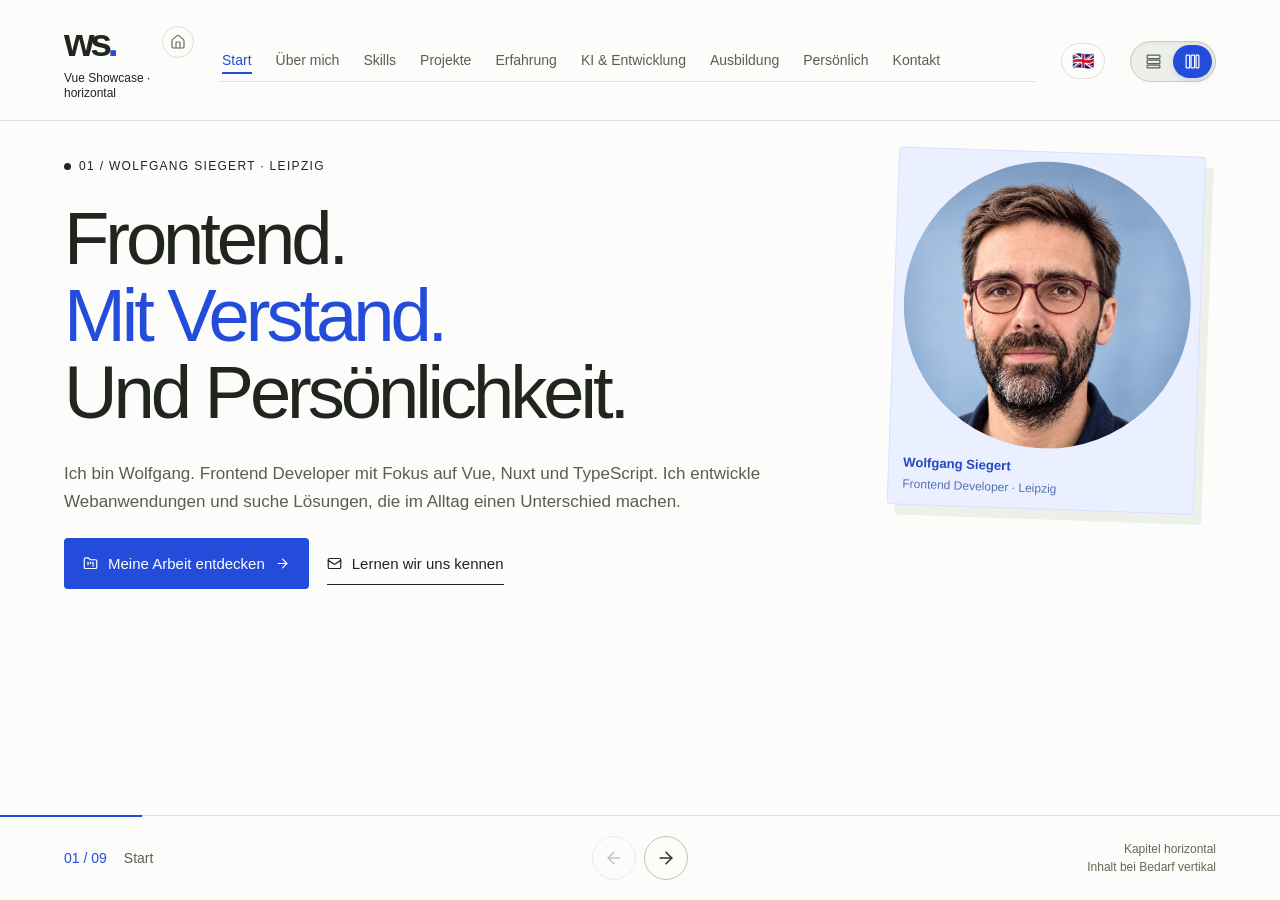
==== portfolio-vue/index.html @ 54dedadc "Publish portfolio homepage shortcut" ====
<!doctype html><html lang="de"><head><meta charset="UTF-8"><meta name="viewport" content="width=device-width, initial-scale=1"><meta name="description" content="Wolfgang Siegert aus Leipzig. Frontend Developer mit Fokus auf Vue, Nuxt und TypeScript. Projekte, Erfahrung und Persönlichkeit."><meta name="robots" content="noindex,nofollow"><meta name="theme-color" content="#fcfcfa"><link rel="icon" href="./favicon.svg"><title>Wolfgang Siegert – Frontend Developer | Vue</title>  <script type="module" crossorigin src="./assets/index-BY_H2tTL.js"></script>
  <link rel="stylesheet" crossorigin href="./assets/index-CWVGuNiT.css">
</head><body><div id="app"></div><noscript>Diese Vue-Version benötigt JavaScript. Bitte aktiviere JavaScript, um die Portfolio-Seite zu öffnen. Kontakt: <a href="mailto:WoSiegert@hotmail.com">WoSiegert@hotmail.com</a>.</noscript></body></html>
---- portfolio-vue/assets/index-CWVGuNiT.css ----
:root{color:#20251f;font-synthesis:none;--blue:#234cda;--line:#dce0d9;--gutter:clamp(24px,5vw,72px);--page-width:100vw;background:#fcfcfa;font-family:Arial,Helvetica,sans-serif}*{box-sizing:border-box}html,body,#app{width:100%;height:100%;margin:0;overflow:hidden}body{-webkit-font-smoothing:antialiased}a{color:inherit;text-decoration:none}button{font:inherit}a,button{touch-action:manipulation}a:focus-visible,button:focus-visible,[tabindex]:focus-visible{outline-offset:5px;outline:3px solid}button:disabled{opacity:.28;cursor:default}.site{grid-template-rows:auto minmax(0,1fr) auto;height:100svh;display:grid;overflow:hidden}.masthead{padding:23px var(--gutter) 20px;border-bottom:1px solid var(--line);z-index:2;background:#fcfcfa;grid-template-columns:130px 1fr auto;align-items:center;gap:25px;display:grid}.brand{letter-spacing:-.11em;font-size:2.45rem;font-weight:700;line-height:1}.brand span{color:var(--blue)}.brand small{letter-spacing:0;margin-top:9px;font-size:.75rem;font-weight:400;line-height:1.2;display:block}.chapter-nav{scrollbar-width:thin;scrollbar-color:#cbd4c4 transparent;white-space:nowrap;align-items:center;gap:24px;padding:8px 3px;display:flex;position:relative;overflow:auto hidden}.chapter-nav a{color:#586150;border-bottom:2px solid #0000;font-size:.875rem;line-height:1.7}.chapter-nav a[aria-current]{color:var(--blue);border-color:var(--blue)}.chapter-nav a:hover{color:var(--blue)}.contact-short{white-space:nowrap;border-bottom:1px solid;padding:7px 0;font-size:.875rem}.track{scroll-snap-type:x mandatory;scrollbar-width:none;overscroll-behavior-x:contain;touch-action:pan-x pinch-zoom;outline-offset:-4px;width:100%;min-height:0;display:flex;position:relative;overflow:auto hidden}.track::-webkit-scrollbar{display:none}.chapter{height:100%;width:var(--page-width);padding:clamp(20px,4vh,44px) var(--gutter);scroll-snap-align:start;scrollbar-width:thin;flex:none;position:relative;overflow:auto hidden}.ready .chapter{scroll-snap-align:none;overflow:visible}.flow{height:100%;width:calc(var(--page-width) - var(--gutter)*2);column-count:1;column-gap:calc(var(--gutter)*2);column-fill:auto;z-index:1;position:relative;overflow:visible}.flow>*{overflow-wrap:anywhere;max-width:100%}.eyebrow{letter-spacing:.11em;text-transform:uppercase;break-after:avoid-column;margin:0 0 25px;font-size:.75rem;line-height:1.5}.eyebrow span{background:currentColor;border-radius:50%;width:7px;height:7px;margin-right:8px;display:inline-block}h1,h2,h3,p{margin:0}h1,h2{letter-spacing:-.055em;break-after:avoid-column;-webkit-hyphens:auto;hyphens:auto;text-wrap:balance;font-weight:500;line-height:1.04}h1{margin-bottom:28px;font-size:clamp(2.5rem,5.8vw,5.5rem);max-width:1100px!important}h1>span{color:var(--blue)}h2{margin-bottom:32px;font-size:clamp(2.1rem,4.9vw,4.8rem);max-width:980px!important}h3{letter-spacing:-.025em;break-after:avoid-column;-webkit-hyphens:auto;hyphens:auto;font-size:1.4rem;font-weight:500;line-height:1.2}.paragraph,.entry p,.statement p{color:#56604f;orphans:2;widows:2;max-width:65ch;margin-bottom:22px;font-size:1.0625rem;line-height:1.65}.tags{break-inside:avoid-column;flex-wrap:wrap;gap:9px;margin:18px 0 25px;padding:0;list-style:none;display:flex}.tags li{border:1px solid #c5cec0;border-radius:4px;padding:9px 13px;font-size:.875rem;line-height:1.35}.entry{break-inside:avoid-column;border-top:1px solid #bac5b3;margin:0 0 22px;padding:20px 0 0}.entry .meta{color:#56614d;break-after:avoid-column;margin-bottom:10px;font-size:.8125rem;line-height:1.5;display:block}.entry h3,.entry p{margin-bottom:12px}.entry .tags{margin:12px 0 0}.actions{break-inside:avoid-column;flex-wrap:wrap;align-items:center;gap:20px;margin:22px 0 30px;display:flex}.primary,.secondary{border-radius:4px;align-items:center;gap:24px;padding:15px 19px;font-size:.9375rem;line-height:1.4;display:inline-flex}.primary{background:var(--blue);color:#fff}.primary:hover{background:#183ba9}.secondary{border-bottom:1px solid;border-radius:0;padding:10px 0}.statement{break-inside:avoid-column;border-top:1px solid #bcc9b3;margin-top:30px;padding-top:21px}.statement h3{margin-bottom:12px;font-size:clamp(1.5rem,2.7vw,2.5rem)}.statement p{font-size:.9375rem}.project{break-inside:avoid-column;border:1px solid #dce0d9;border-radius:4px;margin-bottom:22px}.project h3{padding:23px 27px;font-size:clamp(1.65rem,3vw,2.6rem);line-height:1.1}.project-info{padding:18px 26px 20px}.project-info .meta{color:#56604f;margin-bottom:7px;font-size:.8125rem;line-height:1.5;display:block}.project-info p{max-width:65ch;font-size:1rem;line-height:1.55}.project-info .tags{margin:12px 0 0}.project-info .tags li{border:0;padding:0;font-size:.8125rem}.project-info .tags li+li:before{content:" / ";margin-right:8px}.project.blue h3{color:#fff;background:#234cda}.project.ice h3{color:#233e60;background:#dfeaf4}.project.lime h3{color:#304311;background:#dbeea2}.project.ink h3{color:#eef4df;background:#29372f}.chapter.green{background:#edf0e8}.chapter.dark{color:#f0f4e9;background:#223a30}.chapter.dark p,.chapter.dark .meta{color:#d0ddcc}.chapter.dark .tags li,.chapter.dark .statement{border-color:#688373}.chapter.blue{color:#fff;background:#234cda}.chapter.blue p{color:#e2e9ff}.chapter.blue .statement{border-color:#8ca3f6}.email{letter-spacing:-.04em;overflow-wrap:anywhere;border-bottom:1px solid;max-width:100%;padding:0 0 8px;font-size:clamp(1.1rem,3.6vw,3rem);display:inline-block}.contact-actions{display:block}.contact-actions .secondary{margin-top:26px;display:table}.snap-stops{pointer-events:none;position:absolute;inset:0}.snap-stop{width:var(--page-width);scroll-snap-align:start;scroll-snap-stop:always;position:absolute;top:0;bottom:0}.reading-bar{padding:20px var(--gutter);border-top:1px solid var(--line);z-index:2;background:#fcfcfa;grid-template-columns:1fr auto 1fr;align-items:center;gap:24px;display:grid;position:relative}.reading-bar .location{align-items:center;gap:17px;min-width:0;font-size:.875rem;display:flex}.reading-bar .location span:first-child{font-variant-numeric:tabular-nums;color:var(--blue);white-space:nowrap}.reading-bar .location span:last-child{color:#586150;overflow-wrap:anywhere}.controls{gap:8px;display:flex}.controls button{color:#263422;cursor:pointer;background:0 0;border:1px solid #bbc7b2;border-radius:50%;place-items:center;width:44px;height:44px;font-size:1.3rem;display:grid}.controls button:hover:not(:disabled){color:#fff;background:#234cda;border-color:#234cda}.hint{color:#606b56;text-align:right;justify-self:end;font-size:.75rem;line-height:1.5}.progress{background:var(--blue);transform-origin:0;width:100%;height:2px;transition:transform .2s;position:absolute;top:-1px;left:0;transform:scaleX(.111)}.skip-link{z-index:10;color:#234cda;background:#fff;padding:15px;position:fixed;top:-100px;left:20px}.skip-link:focus{top:10px}.sr-only{clip:rect(0,0,0,0);white-space:nowrap;border:0;width:1px;height:1px;margin:-1px;padding:0;position:absolute;overflow:hidden}.font-probe{visibility:hidden;pointer-events:none;width:1rem;height:1rem;position:absolute}noscript{padding:15px}.no-js-note{padding:8px var(--gutter);color:#555;font-size:.8125rem}.no-js-note a{text-decoration:underline}@media (width>=1200px){.entry{margin-bottom:25px;padding-top:23px}.entry h3{font-size:1.65rem}.project h3{padding:23px 27px}.project-info{padding:20px 28px}}@media (width<=1000px){.masthead{grid-template-columns:80px 1fr auto;gap:20px}.chapter-nav{gap:20px}.brand small,.hint{display:none}.reading-bar{grid-template-columns:1fr auto}.controls{justify-self:end}.reading-bar .location{gap:13px}}@media (width<=650px){:root{--gutter:24px}.masthead{padding:17px var(--gutter) 8px;grid-template-columns:1fr auto;gap:10px}.brand{font-size:2rem}.chapter-nav{grid-area:2/1/auto/-1;gap:22px;padding-top:7px;padding-bottom:5px}.chapter-nav a{font-size:.8125rem}.contact-short{grid-area:1/2;font-size:.8125rem}.reading-bar{gap:12px;padding:12px 20px}.reading-bar .location{gap:10px;font-size:.8125rem}.controls button{width:42px;height:42px}.eyebrow{margin-bottom:19px}h1{margin-bottom:23px;font-size:clamp(2.1rem,9.5vw,3.9rem)}h2{margin-bottom:25px;font-size:clamp(1.95rem,8.8vw,3.6rem)}.paragraph,.entry p{font-size:1rem;line-height:1.6}.tags{gap:7px}.tags li{padding:7px 10px;font-size:.8125rem}.primary,.secondary{font-size:.875rem}.actions{gap:17px}.entry h3{font-size:1.25rem}.statement{margin-top:22px}.project h3{padding:18px 20px}.project-info{padding:15px 19px 18px}}@media (height<=580px){:root{--gutter:22px}.masthead{padding-top:12px;padding-bottom:8px}.reading-bar{padding-top:9px;padding-bottom:9px}h1{font-size:clamp(2rem,5vw,3.7rem)}h2{margin-bottom:20px;font-size:clamp(1.75rem,4vw,3rem)}.eyebrow{margin-bottom:13px}.entry{margin-bottom:16px;padding-top:15px}.project{display:block}.project h3{min-height:0;padding:13px 20px}.statement{margin-top:18px}.brand small{display:none}}@media (prefers-reduced-motion:reduce){*,:before,:after{scroll-behavior:auto!important;transition:none!important}}@media print{html,body,#app,.site{display:block;height:auto!important;overflow:visible!important}.masthead,.reading-bar,.snap-stops,.skip-link{display:none}.track{display:block;overflow:visible}.chapter,.ready .chapter{break-before:page;height:auto;padding:25px 0;overflow:visible;color:#000!important;background:#fff!important;width:auto!important}.chapter:first-child{break-before:auto}.flow{columns:auto;width:auto;height:auto}.chapter p,.chapter .meta{color:#333!important}h1,h2{font-size:28pt}.entry h3{font-size:15pt}.tags li{font-size:10pt}.paragraph,.entry p{font-size:11pt}.project{display:block}.project h3{min-height:0}.email{font-size:17pt}.actions a{color:#000}.flow>*{break-inside:auto}.entry,.project{break-inside:avoid}}.masthead{grid-template-columns:130px minmax(0,1fr) auto auto}.language-switch{border:1px solid var(--line);border-radius:999px;justify-content:center;align-items:center;min-width:42px;min-height:36px;padding:7px 10px;font-size:1.125rem;line-height:1;display:inline-flex}@media (width<=1000px){.masthead{grid-template-columns:110px minmax(0,1fr) auto auto}}@media (width<=650px){.masthead{grid-template-columns:1fr auto auto}.chapter-nav-shell{grid-area:2/1/auto/-1}.language-switch{grid-area:1/2}.view-switch{grid-area:1/3}}.brand-cluster{align-items:flex-start;gap:9px;display:flex}.site-home-link{border:1px solid var(--line);color:#66705f;border-radius:50%;flex:none;place-items:center;width:32px;height:32px;margin-top:3px;transition:background-color .16s,color .16s;display:grid}.site-home-link:hover{color:var(--blue);background:#edf0e8}.site-home-link svg{stroke-width:1.8px;width:16px;height:16px}.tags{break-inside:auto;display:block}.tags li{margin:0 8px 8px 0;display:inline-block}.actions{break-inside:auto;display:block}.actions a{margin:0 18px 12px 0}.contact-actions a{margin-right:0}.profile-portrait{z-index:2;transform-origin:100% 0;color:#2448be;background:#eaf0ff;border:1px solid #d8e1ff;border-radius:4px;width:clamp(190px,24vw,320px);margin:0;padding:9px;position:absolute;top:0;right:0;transform:rotate(2deg);box-shadow:8px 10px #edf0e8}.profile-portrait img{aspect-ratio:1;object-fit:cover;object-position:center top;border-radius:50%;width:100%;height:auto;display:block}.chapter-nav-shell{isolation:isolate;background:linear-gradient(90deg,var(--blue) 0,var(--blue) calc(var(--chapter-nav-progress,0) * 100%),var(--line) calc(var(--chapter-nav-progress,0) * 100%),var(--line) 100%) bottom/100% 1px no-repeat;min-width:0;position:relative}.chapter-nav-shell:before,.chapter-nav-shell:after{z-index:1;pointer-events:none;content:"";opacity:0;width:58px;transition:opacity .16s;position:absolute;top:0;bottom:0}.chapter-nav-shell:before{background:linear-gradient(90deg,#fcfcfaf5 12%,#fcfcfa00);left:0}.chapter-nav-shell:after{background:linear-gradient(270deg,#fcfcfaf5 12%,#fcfcfa00);right:0}.chapter-nav-shell--left:before,.chapter-nav-shell--right:after{opacity:1}.chapter-nav{scroll-behavior:smooth;scrollbar-width:none;width:100%}.chapter-nav::-webkit-scrollbar{display:none}.chapter-nav-scroll{z-index:2;-webkit-backdrop-filter:blur(8px);backdrop-filter:blur(8px);color:#66705f;cursor:pointer;opacity:.82;background:#fcfcfaa3;border:0;border-radius:0;place-items:center;width:36px;padding:0;font-size:1rem;line-height:1;transition:color .16s,background-color .16s,opacity .16s;display:grid;position:absolute;top:0;bottom:0}.chapter-nav-scroll[hidden]{display:none}.chapter-nav-scroll--left{left:0}.chapter-nav-scroll--right{right:0}.chapter-nav-scroll:hover{color:var(--blue);opacity:1;background:#fcfcfae0}.chapter-nav-scroll:focus-visible{outline-color:var(--blue);outline-offset:-3px;opacity:1}@media (width<=650px){.chapter-nav-shell{grid-area:2/1/auto/-1}.chapter-nav{grid-area:auto}.chapter-nav-shell:before,.chapter-nav-shell:after{width:58px}}.profile-portrait figcaption{flex-direction:column;gap:4px;padding:10px 5px 3px;font-size:.75rem;line-height:1.35;display:flex}.profile-portrait figcaption strong{font-size:.82rem;font-weight:600}.profile-portrait figcaption span{color:#586fae}.chapter:first-child h1,.chapter:first-child .paragraph,.chapter:first-child .actions{max-width:calc(100% - clamp(230px,29vw,380px))!important}@media (width<=650px){.profile-portrait{float:right;width:104px;box-shadow:none;background:0 0;border:0;border-radius:50%;margin:2px 0 12px 16px;padding:0;position:relative;top:auto;right:auto;transform:none}.profile-portrait figcaption{display:none}.chapter:first-child h1,.chapter:first-child .paragraph,.chapter:first-child .actions{max-width:100%!important}}@media (height<=580px) and (width>=651px){.profile-portrait{width:155px}.profile-portrait figcaption{display:none}.chapter:first-child h1,.chapter:first-child .paragraph,.chapter:first-child .actions{max-width:calc(100% - 180px)!important}}@media print{.profile-portrait{float:right;width:120px;box-shadow:none;margin:0 0 20px 25px;padding:5px;position:static;transform:none}.chapter:first-child h1,.chapter:first-child .paragraph,.chapter:first-child .actions{max-width:100%!important}}.project.atm h3{color:#263f32;background:#c9ddd1}.project-links{flex-wrap:wrap;gap:10px 18px;margin-top:14px;display:flex}.project-link{color:var(--blue);border-bottom:1px solid;align-items:center;gap:7px;padding:4px 0;font-size:.875rem;font-weight:600;display:inline-flex}.project-link:hover{color:#183ba9}.view-switch{isolation:isolate;background:#edf0e8;border:1px solid #c7cec2;border-radius:999px;grid-template-columns:repeat(2,minmax(0,1fr));width:86px;padding:3px;font-size:.75rem;display:grid;position:relative;box-shadow:inset 0 1px 3px #26342212}.view-switch:before{z-index:0;background:var(--blue);content:"";border-radius:999px;width:calc(50% - 3px);transition:transform .18s;position:absolute;inset:3px auto 3px 3px;box-shadow:0 2px 7px #234cda2e}.view-switch--horizontal:before{transform:translate(100%)}.view-switch a{z-index:1;color:#596253;white-space:nowrap;border-radius:999px;justify-content:center;align-items:center;min-width:0;padding:8px;transition:color .18s;display:flex;position:relative}.view-switch a[aria-current]{color:#fff}.view-switch a:hover:not([aria-current]){color:var(--blue)}.view-switch svg{fill:none;stroke:currentColor;stroke-width:1.7px;flex:none;width:17px;height:17px}.view-switch a:after{color:#fff;content:attr(data-label);letter-spacing:.01em;opacity:0;pointer-events:none;visibility:hidden;background:#263422;border-radius:5px;padding:6px 8px;font-size:.68rem;font-weight:500;line-height:1;transition:opacity .14s,transform .14s;position:absolute;top:calc(100% + 10px);left:50%;transform:translate(-50%,-3px);box-shadow:0 3px 10px #2634222e}.view-switch a:hover:after,.view-switch a:focus-visible:after{opacity:1;visibility:visible;transform:translate(-50%)}.view-switch a:focus-visible{outline-offset:2px}@media (width<=650px){.brand small{letter-spacing:0;max-width:90px;margin-top:6px;font-size:.6rem;display:block}.view-switch{grid-area:1/2;width:80px}.view-switch a{padding:7px}.view-switch svg{width:15px;height:15px}}.contact-actions .document-links{border-top:1px solid #ffffff59;gap:0;max-width:340px;margin-top:18px;display:grid}.contact-actions .document-links a{border-bottom:1px solid #ffffff59;justify-content:space-between;align-items:center;gap:24px;padding:10px 0;font-size:.8125rem;line-height:1.35;display:flex}.contact-actions .document-links a:hover strong{color:#fff}.contact-actions .document-links a>span:first-child{gap:2px;display:grid}.contact-actions .document-links small{color:#dbe4ff;font-size:.6875rem}.chapter-title{align-items:flex-start;gap:.22em;display:flex}.heading-icon{stroke-width:1.65px;flex:none;width:.58em;height:.58em;margin-top:.18em}.tag-icon-set{flex:none;align-items:center;gap:3px;display:inline-flex}.tag-logo,.tag-icon{flex:none;width:14px;height:14px;display:block}.tag-icon{stroke-width:1.9px}.tag-logo path:not([fill]){fill:currentColor}.entry-heading{align-items:center;gap:9px;display:flex}.entry-heading-icon{width:.9em;height:.9em;color:var(--blue);stroke-width:1.8px;flex:none}.link-icon,.button-icon{stroke-width:1.9px;flex:none;width:1em;height:1em}.tags li{align-items:center;gap:7px;display:inline-flex}.project-info .tags li+li:before{content:none}.project-link{gap:7px}.email{align-items:center;gap:10px;display:inline-flex}.actions .primary,.actions .secondary{gap:10px}.chapter-nav-scroll svg{stroke-width:2px;width:19px;height:19px}.controls svg{stroke-width:1.8px;width:20px;height:20px}.contact-actions .document-links .link-icon{width:17px;height:17px}.chapter-sticky-heading strong{align-items:center;gap:8px;display:flex}.chapter-sticky-heading strong .heading-icon{width:1em;height:1em;margin-top:0}.project-info .tags .tag-icon{width:16px;height:16px;color:var(--blue);stroke-width:1.8px}.project{overflow:hidden}.project h3{justify-content:space-between;align-items:center;gap:16px;display:flex}.project.violet h3{color:#fff;background:#6d5bd0}.project-preview{object-fit:cover;object-position:top;width:100%;height:clamp(110px,18vh,160px);display:block}.project-status{letter-spacing:.08em;text-transform:uppercase;border:1px solid;border-radius:999px;flex:none;padding:5px 8px;font-size:.62rem;font-weight:700;line-height:1}.project--with-preview{grid-template-columns:minmax(0,1fr) clamp(220px,26vw,360px);grid-template-areas:"title preview""info preview";display:grid}.project--with-preview>h3{grid-area:title}.project--with-preview>.project-info{grid-area:info}.project--with-preview>.project-preview{aspect-ratio:16/9;border:1px solid var(--line);object-fit:cover;object-position:top;border-radius:3px;grid-area:preview;align-self:start;width:calc(100% - 22px);height:auto;margin:22px 22px 0 0}@media (width<=650px){.project--with-preview{grid-template-columns:1fr;grid-template-areas:"title""preview""info"}.project--with-preview>.project-preview{width:calc(100% - 40px);max-width:320px;margin:16px 20px 0}}@media print{.project--with-preview{display:block}.project--with-preview>.project-preview{border:0;border-radius:0;width:100%;max-width:none;margin:0}}.chapter-sticky-heading{display:none}@media screen{.track{touch-action:pan-x pan-y pinch-zoom}.chapter,.ready .chapter{flex:0 0 var(--page-width);height:100%;width:var(--page-width);overscroll-behavior-y:contain;scroll-snap-align:start;scroll-snap-stop:always;scrollbar-gutter:stable;touch-action:pan-x pan-y pinch-zoom;-webkit-overflow-scrolling:touch;overflow:hidden auto}.flow{columns:auto;column-gap:normal;width:100%;height:auto;min-height:100%;overflow:visible}.snap-stops{display:none}.chapter-sticky-heading{z-index:5;height:0;margin:0 calc(-1 * var(--gutter));pointer-events:none;display:block;position:sticky;top:calc(-1*clamp(20px,4vh,44px))}.chapter-sticky-heading__inner{padding:9px var(--gutter) 10px;opacity:0;background:#fcfcfa;border-bottom:1px solid #0000;gap:4px;transition:transform .2s,opacity .16s,box-shadow .2s;display:grid;transform:translateY(-100%);box-shadow:0 8px 18px #20251f00}.chapter-sticky-heading__meta{letter-spacing:.1em;text-transform:uppercase;align-items:center;gap:7px;font-size:.625rem;font-weight:400;line-height:1.35;display:flex}.chapter-sticky-heading__meta i{background:currentColor;border-radius:50%;flex:none;width:6px;height:6px}.chapter-sticky-heading strong{letter-spacing:-.025em;font-size:clamp(1rem,2vw,1.3rem);font-weight:600;line-height:1.15}.chapter.green .chapter-sticky-heading__inner{background:#edf0e8}.chapter.dark .chapter-sticky-heading__inner{background:#223a30}.chapter.blue .chapter-sticky-heading__inner{background:#234cda}.chapter--scrolled .chapter-sticky-heading__inner{opacity:1;border-color:#20251f33;transform:translateY(0);box-shadow:0 8px 18px #20251f20}.chapter.dark.chapter--scrolled .chapter-sticky-heading__inner,.chapter.blue.chapter--scrolled .chapter-sticky-heading__inner{border-color:#fff4d}}
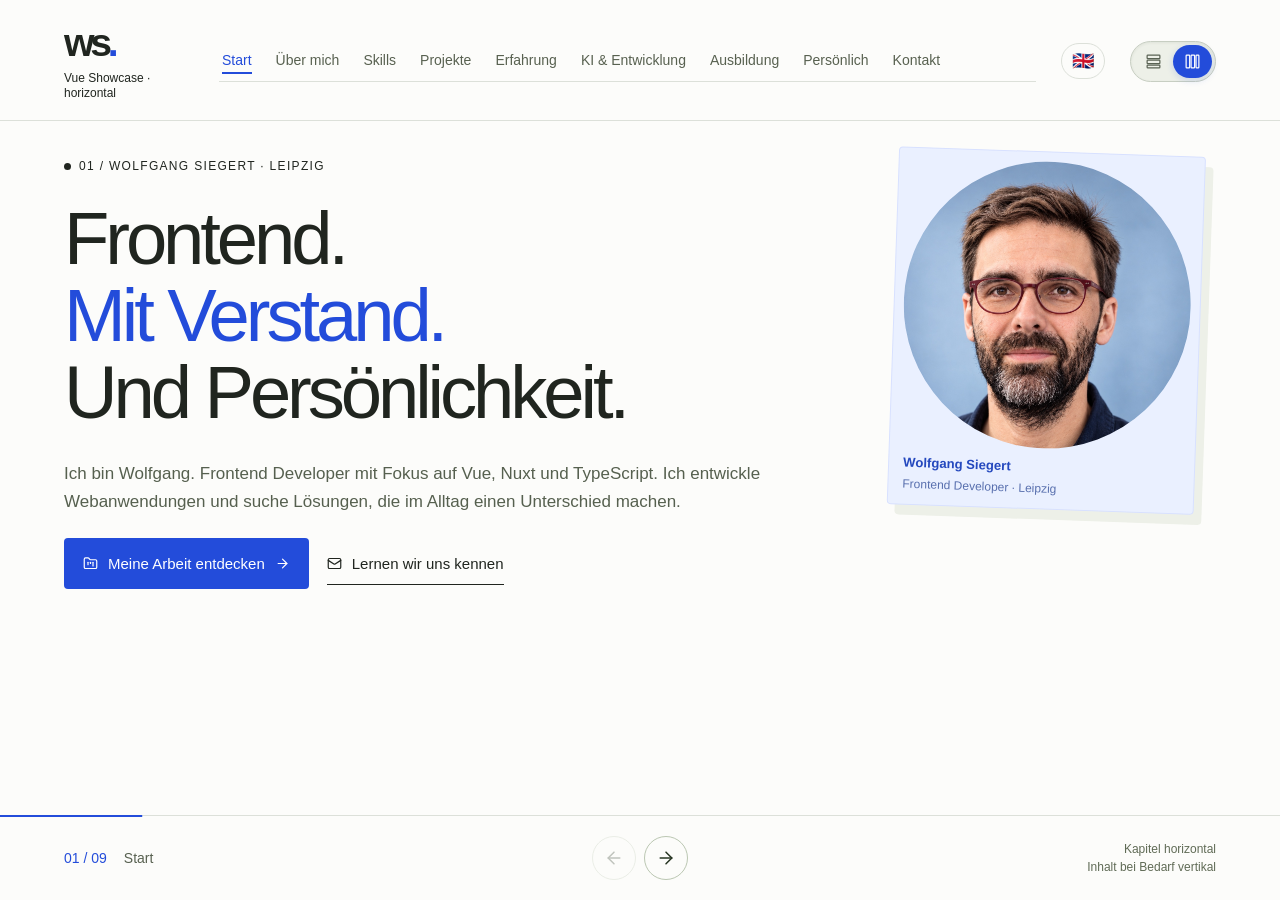
==== commit f261a70a: "Publish refined Vue portfolio layout" ====
--- a/portfolio-vue/index.html
+++ b/portfolio-vue/index.html
@@ -1,3 +1,3 @@
-<!doctype html><html lang="de"><head><meta charset="UTF-8"><meta name="viewport" content="width=device-width, initial-scale=1"><meta name="description" content="Wolfgang Siegert aus Leipzig. Frontend Developer mit Fokus auf Vue, Nuxt und TypeScript. Projekte, Erfahrung und Persönlichkeit."><meta name="robots" content="noindex,nofollow"><meta name="theme-color" content="#fcfcfa"><link rel="icon" href="./favicon.svg"><title>Wolfgang Siegert – Frontend Developer | Vue</title>  <script type="module" crossorigin src="./assets/index-BY_H2tTL.js"></script>
-  <link rel="stylesheet" crossorigin href="./assets/index-CWVGuNiT.css">
+<!doctype html><html lang="de"><head><meta charset="UTF-8"><meta name="viewport" content="width=device-width, initial-scale=1"><meta name="description" content="Wolfgang Siegert aus Leipzig. Frontend Developer mit Fokus auf Vue, Nuxt und TypeScript. Projekte, Erfahrung und Persönlichkeit."><meta name="robots" content="noindex,nofollow"><meta name="theme-color" content="#fcfcfa"><link rel="icon" href="./favicon.svg"><title>Wolfgang Siegert – Frontend Developer | Vue</title>  <script type="module" crossorigin src="./assets/index-DYwt5H4U.js"></script>
+  <link rel="stylesheet" crossorigin href="./assets/index-D4qQDg50.css">
 </head><body><div id="app"></div><noscript>Diese Vue-Version benötigt JavaScript. Bitte aktiviere JavaScript, um die Portfolio-Seite zu öffnen. Kontakt: <a href="mailto:WoSiegert@hotmail.com">WoSiegert@hotmail.com</a>.</noscript></body></html>
--- a/portfolio-vue/assets/index-D4qQDg50.css
+++ b/portfolio-vue/assets/index-D4qQDg50.css
@@ -0,0 +1 @@
+:root{color:#20251f;font-synthesis:none;--blue:#234cda;--line:#dce0d9;--gutter:clamp(24px,5vw,72px);--page-width:100vw;background:#fcfcfa;font-family:Arial,Helvetica,sans-serif}*{box-sizing:border-box}html,body,#app{width:100%;height:100%;margin:0;overflow:hidden}body{-webkit-font-smoothing:antialiased}a{color:inherit;text-decoration:none}button{font:inherit}a,button{touch-action:manipulation}a:focus-visible,button:focus-visible,[tabindex]:focus-visible{outline-offset:5px;outline:3px solid}button:disabled{opacity:.28;cursor:default}.site{grid-template-rows:auto minmax(0,1fr) auto;height:100svh;display:grid;overflow:hidden}.masthead{padding:23px var(--gutter) 20px;border-bottom:1px solid var(--line);z-index:2;background:#fcfcfa;grid-template-columns:130px 1fr auto;align-items:center;gap:25px;display:grid}.brand{letter-spacing:-.11em;font-size:2.45rem;font-weight:700;line-height:1}.brand span{color:var(--blue)}.brand small{letter-spacing:0;margin-top:9px;font-size:.75rem;font-weight:400;line-height:1.2;display:block}.chapter-nav{scrollbar-width:thin;scrollbar-color:#cbd4c4 transparent;white-space:nowrap;align-items:center;gap:24px;padding:8px 3px;display:flex;position:relative;overflow:auto hidden}.chapter-nav a{color:#586150;border-bottom:2px solid #0000;font-size:.875rem;line-height:1.7}.chapter-nav a[aria-current]{color:var(--blue);border-color:var(--blue)}.chapter-nav a:hover{color:var(--blue)}.contact-short{white-space:nowrap;border-bottom:1px solid;padding:7px 0;font-size:.875rem}.track{scroll-snap-type:x mandatory;scrollbar-width:none;overscroll-behavior-x:contain;touch-action:pan-x pinch-zoom;outline-offset:-4px;width:100%;min-height:0;display:flex;position:relative;overflow:auto hidden}.track::-webkit-scrollbar{display:none}.chapter{height:100%;width:var(--page-width);padding:clamp(20px,4vh,44px) var(--gutter);scroll-snap-align:start;scrollbar-width:thin;flex:none;position:relative;overflow:auto hidden}.ready .chapter{scroll-snap-align:none;overflow:visible}.flow{height:100%;width:calc(var(--page-width) - var(--gutter)*2);column-count:1;column-gap:calc(var(--gutter)*2);column-fill:auto;z-index:1;position:relative;overflow:visible}.flow>*{overflow-wrap:anywhere;max-width:100%}.eyebrow{letter-spacing:.11em;text-transform:uppercase;break-after:avoid-column;margin:0 0 25px;font-size:.75rem;line-height:1.5}.eyebrow span{background:currentColor;border-radius:50%;width:7px;height:7px;margin-right:8px;display:inline-block}h1,h2,h3,p{margin:0}h1,h2{letter-spacing:-.055em;break-after:avoid-column;-webkit-hyphens:auto;hyphens:auto;text-wrap:balance;font-weight:500;line-height:1.04}h1{margin-bottom:28px;font-size:clamp(2.5rem,5.8vw,5.5rem);max-width:1100px!important}h1>span{color:var(--blue)}h2{margin-bottom:32px;font-size:clamp(2.1rem,4.9vw,4.8rem);max-width:980px!important}h3{letter-spacing:-.025em;break-after:avoid-column;-webkit-hyphens:auto;hyphens:auto;font-size:1.4rem;font-weight:500;line-height:1.2}.paragraph,.entry p,.statement p{color:#56604f;orphans:2;widows:2;max-width:65ch;margin-bottom:22px;font-size:1.0625rem;line-height:1.65}.tags{break-inside:avoid-column;flex-wrap:wrap;gap:9px;margin:18px 0 25px;padding:0;list-style:none;display:flex}.tags li{border:1px solid #c5cec0;border-radius:4px;padding:9px 13px;font-size:.875rem;line-height:1.35}.entry{break-inside:avoid-column;border-top:1px solid #bac5b3;margin:0 0 22px;padding:20px 0 0}.entry .meta{color:#56614d;break-after:avoid-column;margin-bottom:10px;font-size:.8125rem;line-height:1.5;display:block}.entry h3,.entry p{margin-bottom:12px}.entry .tags{margin:12px 0 0}.actions{break-inside:avoid-column;flex-wrap:wrap;align-items:center;gap:20px;margin:22px 0 30px;display:flex}.primary,.secondary{border-radius:4px;align-items:center;gap:24px;padding:15px 19px;font-size:.9375rem;line-height:1.4;display:inline-flex}.primary{background:var(--blue);color:#fff}.primary:hover{background:#183ba9}.secondary{border-bottom:1px solid;border-radius:0;padding:10px 0}.statement{break-inside:avoid-column;border-top:1px solid #bcc9b3;margin-top:30px;padding-top:21px}.statement h3{margin-bottom:12px;font-size:clamp(1.5rem,2.7vw,2.5rem)}.statement p{font-size:.9375rem}.project{break-inside:avoid-column;border:1px solid #dce0d9;border-radius:4px;margin-bottom:22px}.project h3{padding:23px 27px;font-size:clamp(1.65rem,3vw,2.6rem);line-height:1.1}.project-info{padding:18px 26px 20px}.project-info .meta{color:#56604f;margin-bottom:7px;font-size:.8125rem;line-height:1.5;display:block}.project-info p{max-width:65ch;font-size:1rem;line-height:1.55}.project-info .tags{margin:12px 0 0}.project-info .tags li{border:0;padding:0;font-size:.8125rem}.project-info .tags li+li:before{content:" / ";margin-right:8px}.project.blue h3{color:#fff;background:#234cda}.project.ice h3{color:#233e60;background:#dfeaf4}.project.lime h3{color:#304311;background:#dbeea2}.project.ink h3{color:#eef4df;background:#29372f}.chapter.green{background:#edf0e8}.chapter.dark{color:#f0f4e9;background:#223a30}.chapter.dark p,.chapter.dark .meta{color:#d0ddcc}.chapter.dark .tags li,.chapter.dark .statement{border-color:#688373}.chapter.blue{color:#fff;background:#234cda}.chapter.blue p{color:#e2e9ff}.chapter.blue .statement{border-color:#8ca3f6}.email{letter-spacing:-.04em;overflow-wrap:anywhere;border-bottom:1px solid;max-width:100%;padding:0 0 8px;font-size:clamp(1.1rem,3.6vw,3rem);display:inline-block}.contact-actions{display:block}.contact-actions .secondary{margin-top:26px;display:table}.snap-stops{pointer-events:none;position:absolute;inset:0}.snap-stop{width:var(--page-width);scroll-snap-align:start;scroll-snap-stop:always;position:absolute;top:0;bottom:0}.reading-bar{padding:20px var(--gutter);border-top:1px solid var(--line);z-index:2;background:#fcfcfa;grid-template-columns:1fr auto 1fr;align-items:center;gap:24px;display:grid;position:relative}.reading-bar .location{align-items:center;gap:17px;min-width:0;font-size:.875rem;display:flex}.reading-bar .location span:first-child{font-variant-numeric:tabular-nums;color:var(--blue);white-space:nowrap}.reading-bar .location span:last-child{color:#586150;overflow-wrap:anywhere}.controls{gap:8px;display:flex}.controls button{color:#263422;cursor:pointer;background:0 0;border:1px solid #bbc7b2;border-radius:50%;place-items:center;width:44px;height:44px;font-size:1.3rem;display:grid}.controls button:hover:not(:disabled){color:#fff;background:#234cda;border-color:#234cda}.hint{color:#606b56;text-align:right;justify-self:end;font-size:.75rem;line-height:1.5}.progress{background:var(--blue);transform-origin:0;width:100%;height:2px;transition:transform .2s;position:absolute;top:-1px;left:0;transform:scaleX(.111)}.skip-link{z-index:10;color:#234cda;background:#fff;padding:15px;position:fixed;top:-100px;left:20px}.skip-link:focus{top:10px}.sr-only{clip:rect(0,0,0,0);white-space:nowrap;border:0;width:1px;height:1px;margin:-1px;padding:0;position:absolute;overflow:hidden}.font-probe{visibility:hidden;pointer-events:none;width:1rem;height:1rem;position:absolute}noscript{padding:15px}.no-js-note{padding:8px var(--gutter);color:#555;font-size:.8125rem}.no-js-note a{text-decoration:underline}@media (width>=1200px){.entry{margin-bottom:25px;padding-top:23px}.entry h3{font-size:1.65rem}.project h3{padding:23px 27px}.project-info{padding:20px 28px}}@media (width<=1000px){.masthead{grid-template-columns:80px 1fr auto;gap:20px}.chapter-nav{gap:20px}.brand small,.brand-caption,.hint{display:none}.reading-bar{grid-template-columns:1fr auto}.controls{justify-self:end}.reading-bar .location{gap:13px}}@media (width<=650px){:root{--gutter:24px}.masthead{padding:17px var(--gutter) 8px;grid-template-columns:1fr auto;gap:10px}.brand{font-size:2rem}.chapter-nav{grid-area:2/1/auto/-1;gap:22px;padding-top:7px;padding-bottom:5px}.chapter-nav a{font-size:.8125rem}.contact-short{grid-area:1/2;font-size:.8125rem}.reading-bar{gap:12px;padding:12px 20px}.reading-bar .location{gap:10px;font-size:.8125rem}.controls button{width:42px;height:42px}.eyebrow{margin-bottom:19px}h1{margin-bottom:23px;font-size:clamp(2.1rem,9.5vw,3.9rem)}h2{margin-bottom:25px;font-size:clamp(1.95rem,8.8vw,3.6rem)}.paragraph,.entry p{font-size:1rem;line-height:1.6}.tags{gap:7px}.tags li{padding:7px 10px;font-size:.8125rem}.primary,.secondary{font-size:.875rem}.actions{gap:17px}.entry h3{font-size:1.25rem}.statement{margin-top:22px}.project h3{padding:18px 20px}.project-info{padding:15px 19px 18px}}@media (height<=580px){:root{--gutter:22px}.masthead{padding-top:12px;padding-bottom:8px}.reading-bar{padding-top:9px;padding-bottom:9px}h1{font-size:clamp(2rem,5vw,3.7rem)}h2{margin-bottom:20px;font-size:clamp(1.75rem,4vw,3rem)}.eyebrow{margin-bottom:13px}.entry{margin-bottom:16px;padding-top:15px}.project{display:block}.project h3{min-height:0;padding:13px 20px}.statement{margin-top:18px}.brand small,.brand-caption{display:none}}@media (prefers-reduced-motion:reduce){*,:before,:after{scroll-behavior:auto!important;transition:none!important}}@media print{html,body,#app,.site{display:block;height:auto!important;overflow:visible!important}.masthead,.reading-bar,.snap-stops,.skip-link{display:none}.track{display:block;overflow:visible}.chapter,.ready .chapter{break-before:page;height:auto;padding:25px 0;overflow:visible;color:#000!important;background:#fff!important;width:auto!important}.chapter:first-child{break-before:auto}.flow{columns:auto;width:auto;height:auto}.chapter p,.chapter .meta{color:#333!important}h1,h2{font-size:28pt}.entry h3{font-size:15pt}.tags li{font-size:10pt}.paragraph,.entry p{font-size:11pt}.project{display:block}.project h3{min-height:0}.email{font-size:17pt}.actions a{color:#000}.flow>*{break-inside:auto}.entry,.project{break-inside:avoid}}.masthead{grid-template-columns:130px minmax(0,1fr) auto auto}.language-switch{border:1px solid var(--line);border-radius:999px;justify-content:center;align-items:center;min-width:42px;min-height:36px;padding:7px 10px;font-size:1.125rem;line-height:1;display:inline-flex}@media (width<=1000px){.masthead{grid-template-columns:110px minmax(0,1fr) auto auto}}@media (width<=650px){.masthead{grid-template-columns:1fr auto auto}.chapter-nav-shell{grid-area:2/1/auto/-1}.language-switch{grid-area:1/2}.view-switch{grid-area:1/3}}.brand-cluster{justify-items:start;display:inline-grid}.brand-mark-cluster{display:inline-block;position:relative}.brand-caption{letter-spacing:0;margin-top:9px;font-size:.75rem;font-weight:400;line-height:1.2;display:block}.site-home-link{color:#66705f;opacity:0;pointer-events:none;background:#fcfcfab8;border:0;border-radius:50%;place-items:center;width:26px;height:26px;transition:color .16s .3s,background .16s .3s,opacity .2s .3s,transform .2s .3s;display:grid;position:absolute;top:50%;left:100%;transform:translateY(-50%)scale(.82)}.brand-mark-cluster:hover .site-home-link,.brand-mark-cluster:focus-within .site-home-link{opacity:1;pointer-events:auto;transition-delay:0s;transform:translateY(-50%)scale(1)}.site-home-link:hover{color:var(--blue);background:#fcfcfa}.site-home-link svg{stroke-width:1.8px;width:16px;height:16px}@media (hover:none){.site-home-link{opacity:1;pointer-events:auto;transition-delay:0s;transform:translateY(-50%)scale(1)}}.tags{break-inside:auto;display:block}.tags li{margin:0 8px 8px 0;display:inline-block}.actions{break-inside:auto;display:block}.actions a{margin:0 18px 12px 0}.contact-actions a{margin-right:0}.profile-portrait{z-index:2;transform-origin:100% 0;color:#2448be;background:#eaf0ff;border:1px solid #d8e1ff;border-radius:4px;width:clamp(190px,24vw,320px);margin:0;padding:9px;position:absolute;top:0;right:0;transform:rotate(2deg);box-shadow:8px 10px #edf0e8}.profile-portrait img{aspect-ratio:1;object-fit:cover;object-position:center top;border-radius:50%;width:100%;height:auto;display:block}.chapter-nav-shell{isolation:isolate;background:linear-gradient(90deg,var(--blue) 0,var(--blue) calc(var(--chapter-nav-progress,0) * 100%),var(--line) calc(var(--chapter-nav-progress,0) * 100%),var(--line) 100%) bottom/100% 1px no-repeat;min-width:0;position:relative}.chapter-nav-shell:before,.chapter-nav-shell:after{z-index:1;pointer-events:none;content:"";opacity:0;width:58px;transition:opacity .16s;position:absolute;top:0;bottom:0}.chapter-nav-shell:before{background:linear-gradient(90deg,#fcfcfaf5 12%,#fcfcfa00);left:0}.chapter-nav-shell:after{background:linear-gradient(270deg,#fcfcfaf5 12%,#fcfcfa00);right:0}.chapter-nav-shell--left:before,.chapter-nav-shell--right:after{opacity:1}.chapter-nav{scroll-behavior:smooth;scrollbar-width:none;width:100%}.chapter-nav::-webkit-scrollbar{display:none}.chapter-nav-scroll{z-index:2;-webkit-backdrop-filter:blur(8px);backdrop-filter:blur(8px);color:#66705f;cursor:pointer;opacity:.82;background:#fcfcfaa3;border:0;border-radius:0;place-items:center;width:36px;padding:0;font-size:1rem;line-height:1;transition:color .16s,background-color .16s,opacity .16s;display:grid;position:absolute;top:0;bottom:0}.chapter-nav-scroll[hidden]{display:none}.chapter-nav-scroll--left{left:0}.chapter-nav-scroll--right{right:0}.chapter-nav-scroll:hover{color:var(--blue);opacity:1;background:#fcfcfae0}.chapter-nav-scroll:focus-visible{outline-color:var(--blue);outline-offset:-3px;opacity:1}@media (width<=650px){.chapter-nav-shell{grid-area:2/1/auto/-1}.chapter-nav{grid-area:auto}.chapter-nav-shell:before,.chapter-nav-shell:after{width:58px}}.profile-portrait figcaption{flex-direction:column;gap:4px;padding:10px 5px 3px;font-size:.75rem;line-height:1.35;display:flex}.profile-portrait figcaption strong{font-size:.82rem;font-weight:600}.profile-portrait figcaption span{color:#586fae}.chapter:first-child h1,.chapter:first-child .paragraph,.chapter:first-child .actions{max-width:calc(100% - clamp(230px,29vw,380px))!important}@media (width<=650px){.profile-portrait{float:right;width:104px;box-shadow:none;background:0 0;border:0;border-radius:50%;margin:2px 0 12px 16px;padding:0;position:relative;top:auto;right:auto;transform:none}.profile-portrait figcaption{display:none}.chapter:first-child h1,.chapter:first-child .paragraph,.chapter:first-child .actions{max-width:100%!important}}@media (height<=580px) and (width>=651px){.profile-portrait{width:155px}.profile-portrait figcaption{display:none}.chapter:first-child h1,.chapter:first-child .paragraph,.chapter:first-child .actions{max-width:calc(100% - 180px)!important}}@media print{.profile-portrait{float:right;width:120px;box-shadow:none;margin:0 0 20px 25px;padding:5px;position:static;transform:none}.chapter:first-child h1,.chapter:first-child .paragraph,.chapter:first-child .actions{max-width:100%!important}}.project.atm h3{color:#263f32;background:#c9ddd1}.project-links{flex-wrap:wrap;gap:10px 18px;margin-top:14px;display:flex}.project-link{color:var(--blue);border-bottom:1px solid;align-items:center;gap:7px;padding:4px 0;font-size:.875rem;font-weight:600;display:inline-flex}.project-link:hover{color:#183ba9}.view-switch{isolation:isolate;background:#edf0e8;border:1px solid #c7cec2;border-radius:999px;grid-template-columns:repeat(2,minmax(0,1fr));width:86px;padding:3px;font-size:.75rem;display:grid;position:relative;box-shadow:inset 0 1px 3px #26342212}.view-switch:before{z-index:0;background:var(--blue);content:"";border-radius:999px;width:calc(50% - 3px);transition:transform .18s;position:absolute;inset:3px auto 3px 3px;box-shadow:0 2px 7px #234cda2e}.view-switch--horizontal:before{transform:translate(100%)}.view-switch a{z-index:1;color:#596253;white-space:nowrap;border-radius:999px;justify-content:center;align-items:center;min-width:0;padding:8px;transition:color .18s;display:flex;position:relative}.view-switch a[aria-current]{color:#fff}.view-switch a:hover:not([aria-current]){color:var(--blue)}.view-switch svg{fill:none;stroke:currentColor;stroke-width:1.7px;flex:none;width:17px;height:17px}.view-switch a:after{color:#fff;content:attr(data-label);letter-spacing:.01em;opacity:0;pointer-events:none;visibility:hidden;background:#263422;border-radius:5px;padding:6px 8px;font-size:.68rem;font-weight:500;line-height:1;transition:opacity .14s,transform .14s;position:absolute;top:calc(100% + 10px);left:50%;transform:translate(-50%,-3px);box-shadow:0 3px 10px #2634222e}.view-switch a:hover:after,.view-switch a:focus-visible:after{opacity:1;visibility:visible;transform:translate(-50%)}.view-switch a:focus-visible{outline-offset:2px}@media (width<=650px){.brand small,.brand-caption{letter-spacing:0;max-width:90px;margin-top:6px;font-size:.6rem;display:block}.view-switch{grid-area:1/2;width:80px}.view-switch a{padding:7px}.view-switch svg{width:15px;height:15px}}.contact-actions .document-links{border-top:1px solid #ffffff59;gap:0;max-width:340px;margin-top:18px;display:grid}.contact-actions .document-links a{border-bottom:1px solid #ffffff59;justify-content:space-between;align-items:center;gap:24px;padding:10px 0;font-size:.8125rem;line-height:1.35;display:flex}.contact-actions .document-links a:hover strong{color:#fff}.contact-actions .document-links a>span:first-child{gap:2px;display:grid}.contact-actions .document-links small{color:#dbe4ff;font-size:.6875rem}.chapter-title{align-items:flex-start;gap:.22em;display:flex}.heading-icon{stroke-width:1.65px;flex:none;width:.58em;height:.58em;margin-top:.18em}.tag-icon-set{flex:none;align-items:center;gap:3px;display:inline-flex}.tag-logo,.tag-icon{flex:none;width:14px;height:14px;display:block}.tag-icon{stroke-width:1.9px}.tag-logo path:not([fill]){fill:currentColor}.entry-heading{align-items:center;gap:9px;display:flex}.entry-heading-icon{width:.9em;height:.9em;color:var(--blue);stroke-width:1.8px;flex:none}.link-icon,.button-icon{stroke-width:1.9px;flex:none;width:1em;height:1em}.tags li{align-items:center;gap:7px;display:inline-flex}.project-info .tags li+li:before{content:none}.project-link{gap:7px}.email{align-items:center;gap:10px;display:inline-flex}.actions .primary,.actions .secondary{gap:10px}.chapter-nav-scroll svg{stroke-width:2px;width:19px;height:19px}.controls svg{stroke-width:1.8px;width:20px;height:20px}.contact-actions .document-links .link-icon{width:17px;height:17px}.chapter-sticky-heading strong{align-items:center;gap:8px;display:flex}.chapter-sticky-heading strong .heading-icon{width:1em;height:1em;margin-top:0}.project-info .tags .tag-icon{width:16px;height:16px;color:var(--blue);stroke-width:1.8px}.project{overflow:hidden}.project h3{justify-content:space-between;align-items:center;gap:16px;display:flex}.project.violet h3{color:#fff;background:#6d5bd0}.project-preview{object-fit:cover;object-position:top;width:100%;height:clamp(110px,18vh,160px);display:block}.project-status{letter-spacing:.08em;text-transform:uppercase;border:1px solid;border-radius:999px;flex:none;padding:5px 8px;font-size:.62rem;font-weight:700;line-height:1}.project--with-preview{grid-template-columns:minmax(0,1fr) clamp(220px,26vw,360px);grid-template-areas:"title title""info preview";display:grid;overflow:visible}.project--with-preview>h3{grid-area:title}.project--with-preview>.project-info{grid-area:info}.project-preview-shell{border-left:1px solid var(--line);background:#edf0e8;border-radius:0 0 3px;grid-area:preview;min-width:0;min-height:100%;margin:0;position:relative;overflow:hidden}.project-preview-shell>.project-preview{object-fit:cover;object-position:top;width:100%;height:100%;min-height:100%}.project-preview-popover{z-index:10;aspect-ratio:16/9;border:1px solid var(--line);object-fit:contain;opacity:0;pointer-events:none;background:#fff;border-radius:4px;width:clamp(320px,42vw,560px);height:auto;transition:opacity .16s,transform .16s;position:absolute;top:50%;right:12px;transform:translateY(-50%)scale(.96);box-shadow:0 14px 36px #20251f33}.project-preview-shell:hover{overflow:visible}.project-preview-shell:hover .project-preview-popover{opacity:1;transform:translateY(-50%)scale(1)}@media (width<=650px){.project--with-preview{grid-template-columns:1fr;grid-template-areas:"title""preview""info";overflow:hidden}.project-preview-shell{aspect-ratio:16/9;border:1px solid var(--line);border-radius:3px;width:calc(100% - 40px);max-width:320px;min-height:0;margin:16px 20px 0}.project-preview-popover{display:none}}@media print{.project--with-preview{display:block;overflow:hidden}.project-preview-shell{aspect-ratio:16/9;border:0;border-radius:0;width:100%;max-width:none;margin:0}.project-preview-popover{display:none}}.chapter-sticky-heading{display:none}@media screen{.track{touch-action:pan-x pan-y pinch-zoom}.chapter,.ready .chapter{flex:0 0 var(--page-width);height:100%;width:var(--page-width);overscroll-behavior-y:contain;scroll-snap-align:start;scroll-snap-stop:always;scrollbar-gutter:stable;touch-action:pan-x pan-y pinch-zoom;-webkit-overflow-scrolling:touch;overflow:hidden auto}.flow{columns:auto;column-gap:normal;width:100%;height:auto;min-height:100%;overflow:visible}.snap-stops{display:none}.chapter-sticky-heading{z-index:5;height:0;margin:0 calc(-1 * var(--gutter));pointer-events:none;display:block;position:sticky;top:calc(-1*clamp(20px,4vh,44px))}.chapter-sticky-heading__inner{padding:9px var(--gutter) 10px;opacity:0;background:#fcfcfa;border-bottom:1px solid #0000;gap:4px;transition:transform .2s,opacity .16s,box-shadow .2s;display:grid;transform:translateY(-100%);box-shadow:0 8px 18px #20251f00}.chapter-sticky-heading__meta{letter-spacing:.1em;text-transform:uppercase;align-items:center;gap:7px;font-size:.625rem;font-weight:400;line-height:1.35;display:flex}.chapter-sticky-heading__meta i{background:currentColor;border-radius:50%;flex:none;width:6px;height:6px}.chapter-sticky-heading strong{letter-spacing:-.025em;font-size:clamp(1rem,2vw,1.3rem);font-weight:600;line-height:1.15}.chapter.green .chapter-sticky-heading__inner{background:#edf0e8}.chapter.dark .chapter-sticky-heading__inner{background:#223a30}.chapter.blue .chapter-sticky-heading__inner{background:#234cda}.chapter--scrolled .chapter-sticky-heading__inner{opacity:1;border-color:#20251f33;transform:translateY(0);box-shadow:0 8px 18px #20251f20}.chapter.dark.chapter--scrolled .chapter-sticky-heading__inner,.chapter.blue.chapter--scrolled .chapter-sticky-heading__inner{border-color:#fff4d}}
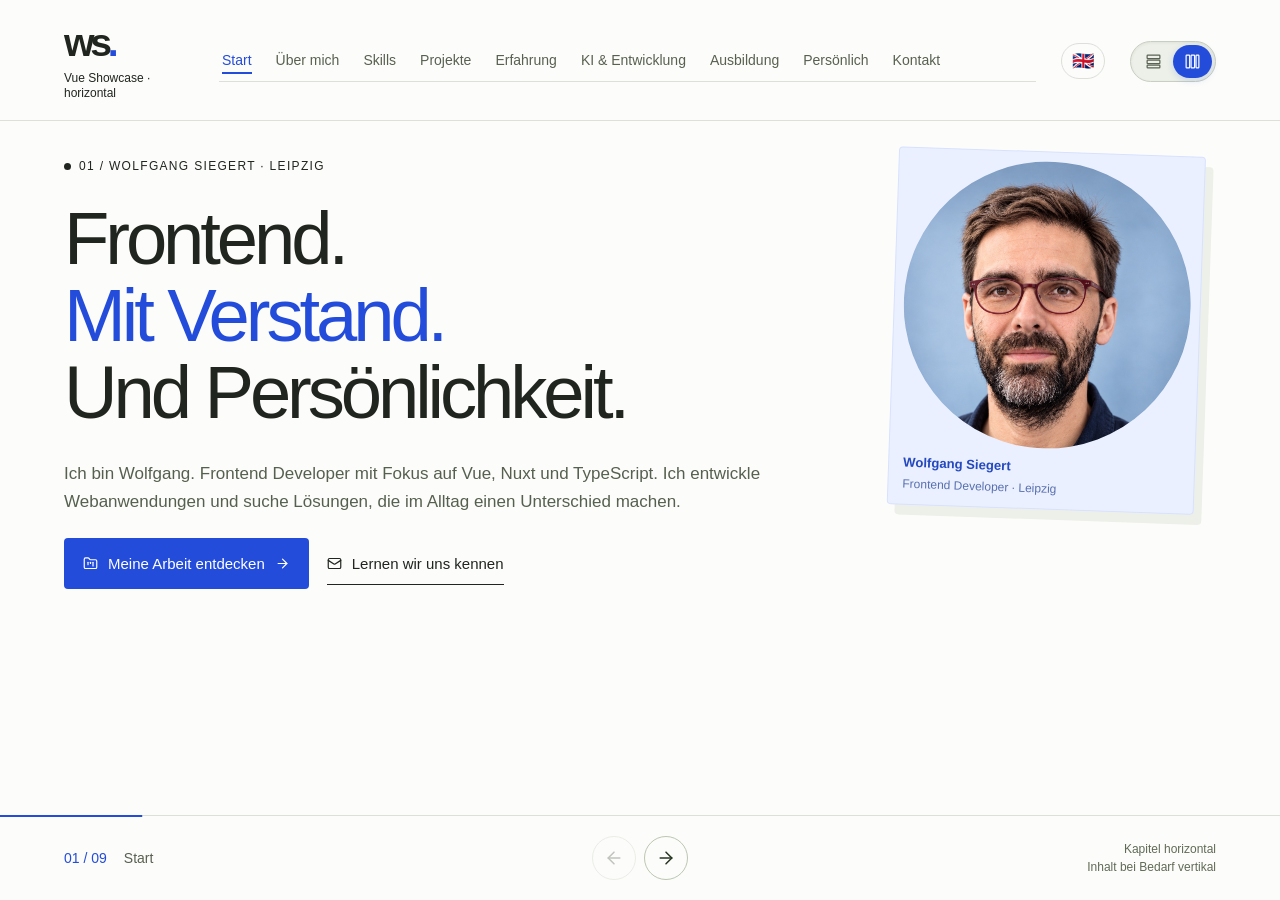
==== commit d019c862: "Deploy updated Vue portfolio preview" ====
--- a/portfolio-vue/index.html
+++ b/portfolio-vue/index.html
@@ -1,3 +1,3 @@
-<!doctype html><html lang="de"><head><meta charset="UTF-8"><meta name="viewport" content="width=device-width, initial-scale=1"><meta name="description" content="Wolfgang Siegert aus Leipzig. Frontend Developer mit Fokus auf Vue, Nuxt und TypeScript. Projekte, Erfahrung und Persönlichkeit."><meta name="robots" content="noindex,nofollow"><meta name="theme-color" content="#fcfcfa"><link rel="icon" href="./favicon.svg"><title>Wolfgang Siegert – Frontend Developer | Vue</title>  <script type="module" crossorigin src="./assets/index-DYwt5H4U.js"></script>
-  <link rel="stylesheet" crossorigin href="./assets/index-D4qQDg50.css">
+<!doctype html><html lang="de"><head><meta charset="UTF-8"><meta name="viewport" content="width=device-width, initial-scale=1"><meta name="description" content="Wolfgang Siegert aus Leipzig. Frontend Developer mit Fokus auf Vue, Nuxt und TypeScript. Projekte, Erfahrung und Persönlichkeit."><meta name="robots" content="noindex,nofollow"><meta name="theme-color" content="#fcfcfa"><link rel="icon" href="./favicon.svg"><title>Wolfgang Siegert – Frontend Developer | Vue</title>  <script type="module" crossorigin src="./assets/index-Cc3BNNKP.js"></script>
+  <link rel="stylesheet" crossorigin href="./assets/index-BedELcCQ.css">
 </head><body><div id="app"></div><noscript>Diese Vue-Version benötigt JavaScript. Bitte aktiviere JavaScript, um die Portfolio-Seite zu öffnen. Kontakt: <a href="mailto:WoSiegert@hotmail.com">WoSiegert@hotmail.com</a>.</noscript></body></html>
--- a/portfolio-vue/assets/index-BedELcCQ.css
+++ b/portfolio-vue/assets/index-BedELcCQ.css
@@ -0,0 +1 @@
+:root{color:#20251f;font-synthesis:none;--blue:#234cda;--line:#dce0d9;--gutter:clamp(24px,5vw,72px);--page-width:100vw;background:#fcfcfa;font-family:Arial,Helvetica,sans-serif}*{box-sizing:border-box}html,body,#app{width:100%;height:100%;margin:0;overflow:hidden}body{-webkit-font-smoothing:antialiased}a{color:inherit;text-decoration:none}button{font:inherit}a,button{touch-action:manipulation}a:focus-visible,button:focus-visible,[tabindex]:focus-visible{outline-offset:5px;outline:3px solid}button:disabled{opacity:.28;cursor:default}.site{grid-template-rows:auto minmax(0,1fr) auto;height:100svh;display:grid;overflow:hidden}.masthead{padding:23px var(--gutter) 20px;border-bottom:1px solid var(--line);z-index:2;background:#fcfcfa;grid-template-columns:130px 1fr auto;align-items:center;gap:25px;display:grid}.brand{letter-spacing:-.11em;font-size:2.45rem;font-weight:700;line-height:1}.brand span{color:var(--blue)}.brand small{letter-spacing:0;margin-top:9px;font-size:.75rem;font-weight:400;line-height:1.2;display:block}.chapter-nav{scrollbar-width:thin;scrollbar-color:#cbd4c4 transparent;white-space:nowrap;align-items:center;gap:24px;padding:8px 3px;display:flex;position:relative;overflow:auto hidden}.chapter-nav a{color:#586150;border-bottom:2px solid #0000;font-size:.875rem;line-height:1.7}.chapter-nav a[aria-current]{color:var(--blue);border-color:var(--blue)}.chapter-nav a:hover{color:var(--blue)}.contact-short{white-space:nowrap;border-bottom:1px solid;padding:7px 0;font-size:.875rem}.track{scroll-snap-type:x mandatory;scrollbar-width:none;overscroll-behavior-x:contain;touch-action:pan-x pinch-zoom;outline-offset:-4px;width:100%;min-height:0;display:flex;position:relative;overflow:auto hidden}.track::-webkit-scrollbar{display:none}.chapter{height:100%;width:var(--page-width);padding:clamp(20px,4vh,44px) var(--gutter);scroll-snap-align:start;scrollbar-width:thin;flex:none;position:relative;overflow:auto hidden}.ready .chapter{scroll-snap-align:none;overflow:visible}.flow{height:100%;width:calc(var(--page-width) - var(--gutter)*2);column-count:1;column-gap:calc(var(--gutter)*2);column-fill:auto;z-index:1;position:relative;overflow:visible}.flow>*{overflow-wrap:anywhere;max-width:100%}.eyebrow{letter-spacing:.11em;text-transform:uppercase;break-after:avoid-column;margin:0 0 25px;font-size:.75rem;line-height:1.5}.eyebrow span{background:currentColor;border-radius:50%;width:7px;height:7px;margin-right:8px;display:inline-block}h1,h2,h3,p{margin:0}h1,h2{letter-spacing:-.055em;break-after:avoid-column;-webkit-hyphens:auto;hyphens:auto;text-wrap:balance;font-weight:500;line-height:1.04}h1{margin-bottom:28px;font-size:clamp(2.5rem,5.8vw,5.5rem);max-width:1100px!important}h1>span{color:var(--blue)}h2{margin-bottom:32px;font-size:clamp(2.1rem,4.9vw,4.8rem);max-width:980px!important}h3{letter-spacing:-.025em;break-after:avoid-column;-webkit-hyphens:auto;hyphens:auto;font-size:1.4rem;font-weight:500;line-height:1.2}.paragraph,.entry p,.statement p{color:#56604f;orphans:2;widows:2;max-width:65ch;margin-bottom:22px;font-size:1.0625rem;line-height:1.65}.tags{break-inside:avoid-column;flex-wrap:wrap;gap:9px;margin:18px 0 25px;padding:0;list-style:none;display:flex}.tags li{border:1px solid #c5cec0;border-radius:4px;padding:9px 13px;font-size:.875rem;line-height:1.35}.entry{break-inside:avoid-column;border-top:1px solid #bac5b3;margin:0 0 22px;padding:20px 0 0}.entry .meta{color:#56614d;break-after:avoid-column;margin-bottom:10px;font-size:.8125rem;line-height:1.5;display:block}.entry h3,.entry p{margin-bottom:12px}.entry .tags{margin:12px 0 0}.actions{break-inside:avoid-column;flex-wrap:wrap;align-items:center;gap:20px;margin:22px 0 30px;display:flex}.primary,.secondary{border-radius:4px;align-items:center;gap:24px;padding:15px 19px;font-size:.9375rem;line-height:1.4;display:inline-flex}.primary{background:var(--blue);color:#fff}.primary:hover{background:#183ba9}.secondary{border-bottom:1px solid;border-radius:0;padding:10px 0}.statement{break-inside:avoid-column;border-top:1px solid #bcc9b3;margin-top:30px;padding-top:21px}.statement h3{margin-bottom:12px;font-size:clamp(1.5rem,2.7vw,2.5rem)}.statement p{font-size:.9375rem}.project{break-inside:avoid-column;border:1px solid #dce0d9;border-radius:4px;margin-bottom:22px}.project h3{padding:23px 27px;font-size:clamp(1.65rem,3vw,2.6rem);line-height:1.1}.project-info{padding:18px 26px 20px}.project-info .meta{color:#56604f;margin-bottom:7px;font-size:.8125rem;line-height:1.5;display:block}.project-info p{max-width:65ch;font-size:1rem;line-height:1.55}.project-info .tags{margin:12px 0 0}.project-info .tags li{border:0;padding:0;font-size:.8125rem}.project-info .tags li+li:before{content:" / ";margin-right:8px}.project.blue h3{color:#fff;background:#234cda}.project.ice h3{color:#233e60;background:#dfeaf4}.project.lime h3{color:#304311;background:#dbeea2}.project.ink h3{color:#eef4df;background:#29372f}.chapter.green{background:#edf0e8}.chapter.dark{color:#f0f4e9;background:#223a30}.chapter.dark p,.chapter.dark .meta{color:#d0ddcc}.chapter.dark .tags li,.chapter.dark .statement{border-color:#688373}.chapter.blue{color:#fff;background:#234cda}.chapter.blue p{color:#e2e9ff}.chapter.blue .statement{border-color:#8ca3f6}.email{letter-spacing:-.04em;overflow-wrap:anywhere;border-bottom:1px solid;max-width:100%;padding:0 0 8px;font-size:clamp(1.1rem,3.6vw,3rem);display:inline-block}.contact-actions{display:block}.contact-actions .secondary{margin-top:26px;display:table}.snap-stops{pointer-events:none;position:absolute;inset:0}.snap-stop{width:var(--page-width);scroll-snap-align:start;scroll-snap-stop:always;position:absolute;top:0;bottom:0}.reading-bar{padding:20px var(--gutter);border-top:1px solid var(--line);z-index:2;background:#fcfcfa;grid-template-columns:1fr auto 1fr;align-items:center;gap:24px;display:grid;position:relative}.reading-bar .location{align-items:center;gap:17px;min-width:0;font-size:.875rem;display:flex}.reading-bar .location span:first-child{font-variant-numeric:tabular-nums;color:var(--blue);white-space:nowrap}.reading-bar .location span:last-child{color:#586150;overflow-wrap:anywhere}.controls{gap:8px;display:flex}.controls button{color:#263422;cursor:pointer;background:0 0;border:1px solid #bbc7b2;border-radius:50%;place-items:center;width:44px;height:44px;font-size:1.3rem;display:grid}.controls button:hover:not(:disabled){color:#fff;background:#234cda;border-color:#234cda}.hint{color:#606b56;text-align:right;justify-self:end;font-size:.75rem;line-height:1.5}.progress{background:var(--blue);transform-origin:0;width:100%;height:2px;transition:transform .2s;position:absolute;top:-1px;left:0;transform:scaleX(.111)}.skip-link{z-index:10;color:#234cda;background:#fff;padding:15px;position:fixed;top:-100px;left:20px}.skip-link:focus{top:10px}.sr-only{clip:rect(0,0,0,0);white-space:nowrap;border:0;width:1px;height:1px;margin:-1px;padding:0;position:absolute;overflow:hidden}.font-probe{visibility:hidden;pointer-events:none;width:1rem;height:1rem;position:absolute}noscript{padding:15px}.no-js-note{padding:8px var(--gutter);color:#555;font-size:.8125rem}.no-js-note a{text-decoration:underline}@media (width>=1200px){.entry{margin-bottom:25px;padding-top:23px}.entry h3{font-size:1.65rem}.project h3{padding:23px 27px}.project-info{padding:20px 28px}}@media (width<=1000px){.masthead{grid-template-columns:80px 1fr auto;gap:20px}.chapter-nav{gap:20px}.brand small,.brand-caption,.hint{display:none}.reading-bar{grid-template-columns:1fr auto}.controls{justify-self:end}.reading-bar .location{gap:13px}}@media (width<=650px){:root{--gutter:24px}.masthead{padding:17px var(--gutter) 8px;grid-template-columns:1fr auto;gap:10px}.brand{font-size:2rem}.chapter-nav{grid-area:2/1/auto/-1;gap:22px;padding-top:7px;padding-bottom:5px}.chapter-nav a{font-size:.8125rem}.contact-short{grid-area:1/2;font-size:.8125rem}.reading-bar{gap:12px;padding:12px 20px}.reading-bar .location{gap:10px;font-size:.8125rem}.controls button{width:42px;height:42px}.eyebrow{margin-bottom:19px}h1{margin-bottom:23px;font-size:clamp(2.1rem,9.5vw,3.9rem)}h2{margin-bottom:25px;font-size:clamp(1.95rem,8.8vw,3.6rem)}.paragraph,.entry p{font-size:1rem;line-height:1.6}.tags{gap:7px}.tags li{padding:7px 10px;font-size:.8125rem}.primary,.secondary{font-size:.875rem}.actions{gap:17px}.entry h3{font-size:1.25rem}.statement{margin-top:22px}.project h3{padding:18px 20px}.project-info{padding:15px 19px 18px}}@media (height<=580px){:root{--gutter:22px}.masthead{padding-top:12px;padding-bottom:8px}.reading-bar{padding-top:9px;padding-bottom:9px}h1{font-size:clamp(2rem,5vw,3.7rem)}h2{margin-bottom:20px;font-size:clamp(1.75rem,4vw,3rem)}.eyebrow{margin-bottom:13px}.entry{margin-bottom:16px;padding-top:15px}.project{display:block}.project h3{min-height:0;padding:13px 20px}.statement{margin-top:18px}.brand small,.brand-caption{display:none}}@media (prefers-reduced-motion:reduce){*,:before,:after{scroll-behavior:auto!important;transition:none!important}}@media print{html,body,#app,.site{display:block;height:auto!important;overflow:visible!important}.masthead,.reading-bar,.snap-stops,.skip-link{display:none}.track{display:block;overflow:visible}.chapter,.ready .chapter{break-before:page;height:auto;padding:25px 0;overflow:visible;color:#000!important;background:#fff!important;width:auto!important}.chapter:first-child{break-before:auto}.flow{columns:auto;width:auto;height:auto}.chapter p,.chapter .meta{color:#333!important}h1,h2{font-size:28pt}.entry h3{font-size:15pt}.tags li{font-size:10pt}.paragraph,.entry p{font-size:11pt}.project{display:block}.project h3{min-height:0}.email{font-size:17pt}.actions a{color:#000}.flow>*{break-inside:auto}.entry,.project{break-inside:avoid}}.masthead{grid-template-columns:130px minmax(0,1fr) auto auto}.language-switch{border:1px solid var(--line);border-radius:999px;justify-content:center;align-items:center;min-width:42px;min-height:36px;padding:7px 10px;font-size:1.125rem;line-height:1;display:inline-flex}@media (width<=1000px){.masthead{grid-template-columns:110px minmax(0,1fr) auto auto}}@media (width<=650px){.masthead{grid-template-columns:1fr auto auto}.chapter-nav-shell{grid-area:2/1/auto/-1}.language-switch{grid-area:1/2}.view-switch{grid-area:1/3}}.brand-cluster{justify-items:start;display:inline-grid}.brand-mark-cluster{display:inline-block;position:relative}.brand-caption{letter-spacing:0;margin-top:9px;font-size:.75rem;font-weight:400;line-height:1.2;display:block}.site-home-link{color:#66705f;opacity:0;pointer-events:none;background:#fcfcfab8;border:0;border-radius:50%;place-items:center;width:26px;height:26px;transition:color .16s .3s,background .16s .3s,opacity .2s .3s,transform .2s .3s;display:grid;position:absolute;top:50%;left:100%;transform:translateY(-50%)scale(.82)}.brand-mark-cluster:hover .site-home-link,.brand-mark-cluster:focus-within .site-home-link{opacity:1;pointer-events:auto;transition-delay:0s;transform:translateY(-50%)scale(1)}.site-home-link:hover{color:var(--blue);background:#fcfcfa}.site-home-link svg{stroke-width:1.8px;width:16px;height:16px}@media (hover:none){.site-home-link{opacity:1;pointer-events:auto;transition-delay:0s;transform:translateY(-50%)scale(1)}}.tags{break-inside:auto;display:block}.tags li{margin:0 8px 8px 0;display:inline-block}.actions{break-inside:auto;display:block}.actions a{margin:0 18px 12px 0}.contact-actions a{margin-right:0}.profile-portrait{z-index:2;transform-origin:100% 0;color:#2448be;background:#eaf0ff;border:1px solid #d8e1ff;border-radius:4px;width:clamp(190px,24vw,320px);margin:0;padding:9px;position:absolute;top:0;right:0;transform:rotate(2deg);box-shadow:8px 10px #edf0e8}.profile-portrait img{aspect-ratio:1;object-fit:cover;object-position:center top;border-radius:50%;width:100%;height:auto;display:block}.chapter-nav-shell{isolation:isolate;background:linear-gradient(90deg,var(--blue) 0,var(--blue) calc(var(--chapter-nav-progress,0) * 100%),var(--line) calc(var(--chapter-nav-progress,0) * 100%),var(--line) 100%) bottom/100% 1px no-repeat;min-width:0;position:relative}.chapter-nav-shell:before,.chapter-nav-shell:after{z-index:1;pointer-events:none;content:"";opacity:0;width:58px;transition:opacity .16s;position:absolute;top:0;bottom:0}.chapter-nav-shell:before{background:linear-gradient(90deg,#fcfcfaf5 12%,#fcfcfa00);left:0}.chapter-nav-shell:after{background:linear-gradient(270deg,#fcfcfaf5 12%,#fcfcfa00);right:0}.chapter-nav-shell--left:before,.chapter-nav-shell--right:after{opacity:1}.chapter-nav{scroll-behavior:smooth;scrollbar-width:none;width:100%}.chapter-nav::-webkit-scrollbar{display:none}.chapter-nav-scroll{z-index:2;-webkit-backdrop-filter:blur(8px);backdrop-filter:blur(8px);color:#66705f;cursor:pointer;opacity:.82;background:#fcfcfaa3;border:0;border-radius:0;place-items:center;width:36px;padding:0;font-size:1rem;line-height:1;transition:color .16s,background-color .16s,opacity .16s;display:grid;position:absolute;top:0;bottom:0}.chapter-nav-scroll[hidden]{display:none}.chapter-nav-scroll--left{left:0}.chapter-nav-scroll--right{right:0}.chapter-nav-scroll:hover{color:var(--blue);opacity:1;background:#fcfcfae0}.chapter-nav-scroll:focus-visible{outline-color:var(--blue);outline-offset:-3px;opacity:1}@media (width<=650px){.chapter-nav-shell{grid-area:2/1/auto/-1}.chapter-nav{grid-area:auto}.chapter-nav-shell:before,.chapter-nav-shell:after{width:58px}}.profile-portrait figcaption{flex-direction:column;gap:4px;padding:10px 5px 3px;font-size:.75rem;line-height:1.35;display:flex}.profile-portrait figcaption strong{font-size:.82rem;font-weight:600}.profile-portrait figcaption span{color:#586fae}.chapter:first-child h1,.chapter:first-child .paragraph,.chapter:first-child .actions{max-width:calc(100% - clamp(230px,29vw,380px))!important}@media (width<=650px){.profile-portrait{float:right;width:104px;box-shadow:none;background:0 0;border:0;border-radius:50%;margin:2px 0 12px 16px;padding:0;position:relative;top:auto;right:auto;transform:none}.profile-portrait figcaption{display:none}.chapter:first-child h1,.chapter:first-child .paragraph,.chapter:first-child .actions{max-width:100%!important}}@media (height<=580px) and (width>=651px){.profile-portrait{width:155px}.profile-portrait figcaption{display:none}.chapter:first-child h1,.chapter:first-child .paragraph,.chapter:first-child .actions{max-width:calc(100% - 180px)!important}}@media print{.profile-portrait{float:right;width:120px;box-shadow:none;margin:0 0 20px 25px;padding:5px;position:static;transform:none}.chapter:first-child h1,.chapter:first-child .paragraph,.chapter:first-child .actions{max-width:100%!important}}.project.atm h3{color:#263f32;background:#c9ddd1}.project-links{flex-wrap:wrap;gap:10px 18px;margin-top:14px;display:flex}.project-link{color:var(--blue);border-bottom:1px solid;align-items:center;gap:7px;padding:4px 0;font-size:.875rem;font-weight:600;display:inline-flex}.project-link:hover{color:#183ba9}.view-switch{isolation:isolate;background:#edf0e8;border:1px solid #c7cec2;border-radius:999px;grid-template-columns:repeat(2,minmax(0,1fr));width:86px;padding:3px;font-size:.75rem;display:grid;position:relative;box-shadow:inset 0 1px 3px #26342212}.view-switch:before{z-index:0;background:var(--blue);content:"";border-radius:999px;width:calc(50% - 3px);transition:transform .18s;position:absolute;inset:3px auto 3px 3px;box-shadow:0 2px 7px #234cda2e}.view-switch--horizontal:before{transform:translate(100%)}.view-switch a{z-index:1;color:#596253;white-space:nowrap;border-radius:999px;justify-content:center;align-items:center;min-width:0;padding:8px;transition:color .18s;display:flex;position:relative}.view-switch a[aria-current]{color:#fff}.view-switch a:hover:not([aria-current]){color:var(--blue)}.view-switch svg{fill:none;stroke:currentColor;stroke-width:1.7px;flex:none;width:17px;height:17px}.view-switch a:after{color:#fff;content:attr(data-label);letter-spacing:.01em;opacity:0;pointer-events:none;visibility:hidden;background:#263422;border-radius:5px;padding:6px 8px;font-size:.68rem;font-weight:500;line-height:1;transition:opacity .14s,transform .14s;position:absolute;top:calc(100% + 10px);left:50%;transform:translate(-50%,-3px);box-shadow:0 3px 10px #2634222e}.view-switch a:hover:after,.view-switch a:focus-visible:after{opacity:1;visibility:visible;transform:translate(-50%)}.view-switch a:focus-visible{outline-offset:2px}@media (width<=650px){.brand small,.brand-caption{letter-spacing:0;max-width:90px;margin-top:6px;font-size:.6rem;display:block}.view-switch{grid-area:1/2;width:80px}.view-switch a{padding:7px}.view-switch svg{width:15px;height:15px}}.contact-actions .document-links{border-top:1px solid #ffffff59;gap:0;max-width:340px;margin-top:18px;display:grid}.contact-actions .document-links a{border-bottom:1px solid #ffffff59;justify-content:space-between;align-items:center;gap:24px;padding:10px 0;font-size:.8125rem;line-height:1.35;display:flex}.contact-actions .document-links a:hover strong{color:#fff}.contact-actions .document-links a>span:first-child{gap:2px;display:grid}.contact-actions .document-links small{color:#dbe4ff;font-size:.6875rem}.chapter-title{align-items:flex-start;gap:.22em;display:flex}.heading-icon{stroke-width:1.65px;flex:none;width:.58em;height:.58em;margin-top:.18em}.tag-icon-set{flex:none;align-items:center;gap:3px;display:inline-flex}.tag-logo,.tag-icon{flex:none;width:14px;height:14px;display:block}.tag-icon{stroke-width:1.9px}.tag-logo path:not([fill]){fill:currentColor}.entry-heading{align-items:center;gap:9px;display:flex}.entry-heading-icon{width:.9em;height:.9em;color:var(--blue);stroke-width:1.8px;flex:none}.link-icon,.button-icon{stroke-width:1.9px;flex:none;width:1em;height:1em}.tags li{align-items:center;gap:7px;display:inline-flex}.project-info .tags li+li:before{content:none}.project-link{gap:7px}.email{align-items:center;gap:10px;display:inline-flex}.actions .primary,.actions .secondary{gap:10px}.chapter-nav-scroll svg{stroke-width:2px;width:19px;height:19px}.controls svg{stroke-width:1.8px;width:20px;height:20px}.contact-actions .document-links .link-icon{width:17px;height:17px}.chapter-sticky-heading strong{align-items:center;gap:8px;display:flex}.chapter-sticky-heading strong .heading-icon{width:1em;height:1em;margin-top:0}.project-info .tags .tag-icon{width:16px;height:16px;color:var(--blue);stroke-width:1.8px}.project{overflow:hidden}.project h3{justify-content:space-between;align-items:center;gap:16px;display:flex}.project.violet h3{color:#fff;background:#6d5bd0}.project-preview{object-fit:cover;object-position:top;width:100%;height:clamp(110px,18vh,160px);display:block}.project-status{letter-spacing:.08em;text-transform:uppercase;border:1px solid;border-radius:999px;flex:none;padding:5px 8px;font-size:.62rem;font-weight:700;line-height:1}.project.violet .project-preview{object-position:center bottom}.project--with-preview{grid-template-columns:minmax(0,1fr) clamp(220px,26vw,360px);grid-template-areas:"title title""info preview";display:grid;overflow:visible}.project--with-preview>h3{grid-area:title}.project--with-preview>.project-info{grid-area:info}.project-preview-shell{border-left:1px solid var(--line);background:#edf0e8;border-radius:0 0 3px;grid-area:preview;min-width:0;min-height:100%;margin:0;position:relative;overflow:hidden}.project-preview-shell>.project-preview{object-fit:cover;object-position:top;width:100%;height:100%;min-height:100%}.project-preview-popover{z-index:10;aspect-ratio:16/9;border:1px solid var(--line);object-fit:contain;opacity:0;pointer-events:none;background:#fff;border-radius:4px;width:clamp(320px,42vw,560px);height:auto;transition:opacity .16s,transform .16s;position:absolute;top:50%;right:12px;transform:translateY(-50%)scale(.96);box-shadow:0 14px 36px #20251f33}.project-preview-shell:hover{overflow:visible}.project-preview-shell:hover .project-preview-popover{opacity:1;transform:translateY(-50%)scale(1)}@media (width<=650px){.project--with-preview{grid-template-columns:1fr;grid-template-areas:"title""preview""info";overflow:hidden}.project-preview-shell{aspect-ratio:16/9;border:1px solid var(--line);border-radius:3px;width:calc(100% - 40px);max-width:320px;min-height:0;margin:16px 20px 0}.project-preview-popover{display:none}}@media print{.project--with-preview{display:block;overflow:hidden}.project-preview-shell{aspect-ratio:16/9;border:0;border-radius:0;width:100%;max-width:none;margin:0}.project-preview-popover{display:none}}.chapter-sticky-heading{display:none}@media screen{.track{touch-action:pan-x pan-y pinch-zoom}.chapter,.ready .chapter{flex:0 0 var(--page-width);height:100%;width:var(--page-width);overscroll-behavior-y:contain;scroll-snap-align:start;scroll-snap-stop:always;scrollbar-gutter:stable;touch-action:pan-x pan-y pinch-zoom;-webkit-overflow-scrolling:touch;overflow:hidden auto}.flow{columns:auto;column-gap:normal;width:100%;height:auto;min-height:100%;overflow:visible}.snap-stops{display:none}.chapter-sticky-heading{z-index:5;height:0;margin:0 calc(-1 * var(--gutter));pointer-events:none;display:block;position:sticky;top:calc(-1*clamp(20px,4vh,44px))}.chapter-sticky-heading__inner{padding:9px var(--gutter) 10px;opacity:0;background:#fcfcfa;border-bottom:1px solid #0000;gap:4px;transition:transform .2s,opacity .16s,box-shadow .2s;display:grid;transform:translateY(-100%);box-shadow:0 8px 18px #20251f00}.chapter-sticky-heading__meta{letter-spacing:.1em;text-transform:uppercase;align-items:center;gap:7px;font-size:.625rem;font-weight:400;line-height:1.35;display:flex}.chapter-sticky-heading__meta i{background:currentColor;border-radius:50%;flex:none;width:6px;height:6px}.chapter-sticky-heading strong{letter-spacing:-.025em;font-size:clamp(1rem,2vw,1.3rem);font-weight:600;line-height:1.15}.chapter.green .chapter-sticky-heading__inner{background:#edf0e8}.chapter.dark .chapter-sticky-heading__inner{background:#223a30}.chapter.blue .chapter-sticky-heading__inner{background:#234cda}.chapter--scrolled .chapter-sticky-heading__inner{opacity:1;border-color:#20251f33;transform:translateY(0);box-shadow:0 8px 18px #20251f20}.chapter.dark.chapter--scrolled .chapter-sticky-heading__inner,.chapter.blue.chapter--scrolled .chapter-sticky-heading__inner{border-color:#fff4d}}
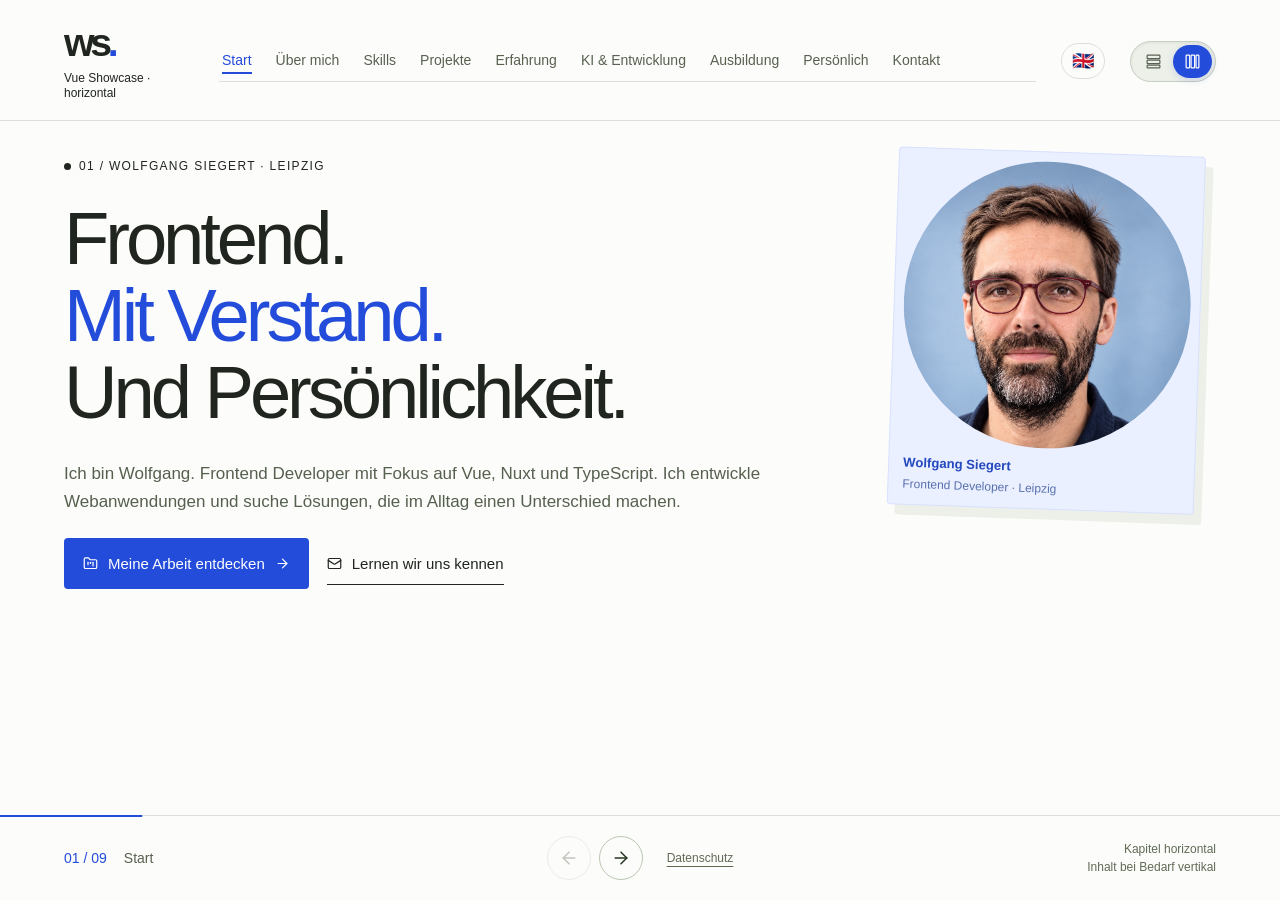
==== commit 3d262cf9: "Publish minimal privacy notice" ====
--- a/portfolio-vue/index.html
+++ b/portfolio-vue/index.html
@@ -1,3 +1,3 @@
-<!doctype html><html lang="de"><head><meta charset="UTF-8"><meta name="viewport" content="width=device-width, initial-scale=1"><meta name="description" content="Wolfgang Siegert aus Leipzig. Frontend Developer mit Fokus auf Vue, Nuxt und TypeScript. Projekte, Erfahrung und Persönlichkeit."><meta name="robots" content="noindex,nofollow"><meta name="theme-color" content="#fcfcfa"><link rel="icon" href="./favicon.svg"><title>Wolfgang Siegert – Frontend Developer | Vue</title>  <script type="module" crossorigin src="./assets/index-Cc3BNNKP.js"></script>
-  <link rel="stylesheet" crossorigin href="./assets/index-BedELcCQ.css">
+<!doctype html><html lang="de"><head><meta charset="UTF-8"><meta name="viewport" content="width=device-width, initial-scale=1"><meta name="description" content="Wolfgang Siegert aus Leipzig. Frontend Developer mit Fokus auf Vue, Nuxt und TypeScript. Projekte, Erfahrung und Persönlichkeit."><meta name="robots" content="noindex,nofollow"><meta name="theme-color" content="#fcfcfa"><link rel="icon" href="./favicon.svg"><title>Wolfgang Siegert – Frontend Developer | Vue</title><script type="module" src="./portfolio-traffic.js"></script>  <script type="module" crossorigin src="./assets/index-kCfiZ5gf.js"></script>
+  <link rel="stylesheet" crossorigin href="./assets/index-B_69-996.css">
 </head><body><div id="app"></div><noscript>Diese Vue-Version benötigt JavaScript. Bitte aktiviere JavaScript, um die Portfolio-Seite zu öffnen. Kontakt: <a href="mailto:WoSiegert@hotmail.com">WoSiegert@hotmail.com</a>.</noscript></body></html>
--- a/portfolio-vue/assets/index-B_69-996.css
+++ b/portfolio-vue/assets/index-B_69-996.css
@@ -0,0 +1 @@
+:root{color:#20251f;font-synthesis:none;--blue:#234cda;--line:#dce0d9;--gutter:clamp(24px,5vw,72px);--page-width:100vw;background:#fcfcfa;font-family:Arial,Helvetica,sans-serif}*{box-sizing:border-box}html,body,#app{width:100%;height:100%;margin:0;overflow:hidden}body{-webkit-font-smoothing:antialiased}a{color:inherit;text-decoration:none}button{font:inherit}a,button{touch-action:manipulation}a:focus-visible,button:focus-visible,[tabindex]:focus-visible{outline-offset:5px;outline:3px solid}button:disabled{opacity:.28;cursor:default}.site{grid-template-rows:auto minmax(0,1fr) auto;height:100svh;display:grid;overflow:hidden}.masthead{padding:23px var(--gutter) 20px;border-bottom:1px solid var(--line);z-index:2;background:#fcfcfa;grid-template-columns:130px 1fr auto;align-items:center;gap:25px;display:grid}.brand{letter-spacing:-.11em;font-size:2.45rem;font-weight:700;line-height:1}.brand span{color:var(--blue)}.brand small{letter-spacing:0;margin-top:9px;font-size:.75rem;font-weight:400;line-height:1.2;display:block}.chapter-nav{scrollbar-width:thin;scrollbar-color:#cbd4c4 transparent;white-space:nowrap;align-items:center;gap:24px;padding:8px 3px;display:flex;position:relative;overflow:auto hidden}.chapter-nav a{color:#586150;border-bottom:2px solid #0000;font-size:.875rem;line-height:1.7}.chapter-nav a[aria-current]{color:var(--blue);border-color:var(--blue)}.chapter-nav a:hover{color:var(--blue)}.contact-short{white-space:nowrap;border-bottom:1px solid;padding:7px 0;font-size:.875rem}.track{scroll-snap-type:x mandatory;scrollbar-width:none;overscroll-behavior-x:contain;touch-action:pan-x pinch-zoom;outline-offset:-4px;width:100%;min-height:0;display:flex;position:relative;overflow:auto hidden}.track::-webkit-scrollbar{display:none}.chapter{height:100%;width:var(--page-width);padding:clamp(20px,4vh,44px) var(--gutter);scroll-snap-align:start;scrollbar-width:thin;flex:none;position:relative;overflow:auto hidden}.ready .chapter{scroll-snap-align:none;overflow:visible}.flow{height:100%;width:calc(var(--page-width) - var(--gutter)*2);column-count:1;column-gap:calc(var(--gutter)*2);column-fill:auto;z-index:1;position:relative;overflow:visible}.flow>*{overflow-wrap:anywhere;max-width:100%}.eyebrow{letter-spacing:.11em;text-transform:uppercase;break-after:avoid-column;margin:0 0 25px;font-size:.75rem;line-height:1.5}.eyebrow span{background:currentColor;border-radius:50%;width:7px;height:7px;margin-right:8px;display:inline-block}h1,h2,h3,p{margin:0}h1,h2{letter-spacing:-.055em;break-after:avoid-column;-webkit-hyphens:auto;hyphens:auto;text-wrap:balance;font-weight:500;line-height:1.04}h1{margin-bottom:28px;font-size:clamp(2.5rem,5.8vw,5.5rem);max-width:1100px!important}h1>span{color:var(--blue)}h2{margin-bottom:32px;font-size:clamp(2.1rem,4.9vw,4.8rem);max-width:980px!important}h3{letter-spacing:-.025em;break-after:avoid-column;-webkit-hyphens:auto;hyphens:auto;font-size:1.4rem;font-weight:500;line-height:1.2}.paragraph,.entry p,.statement p{color:#56604f;orphans:2;widows:2;max-width:65ch;margin-bottom:22px;font-size:1.0625rem;line-height:1.65}.tags{break-inside:avoid-column;flex-wrap:wrap;gap:9px;margin:18px 0 25px;padding:0;list-style:none;display:flex}.tags li{border:1px solid #c5cec0;border-radius:4px;padding:9px 13px;font-size:.875rem;line-height:1.35}.entry{break-inside:avoid-column;border-top:1px solid #bac5b3;margin:0 0 22px;padding:20px 0 0}.entry .meta{color:#56614d;break-after:avoid-column;margin-bottom:10px;font-size:.8125rem;line-height:1.5;display:block}.entry h3,.entry p{margin-bottom:12px}.entry .tags{margin:12px 0 0}.actions{break-inside:avoid-column;flex-wrap:wrap;align-items:center;gap:20px;margin:22px 0 30px;display:flex}.primary,.secondary{border-radius:4px;align-items:center;gap:24px;padding:15px 19px;font-size:.9375rem;line-height:1.4;display:inline-flex}.primary{background:var(--blue);color:#fff}.primary:hover{background:#183ba9}.secondary{border-bottom:1px solid;border-radius:0;padding:10px 0}.statement{break-inside:avoid-column;border-top:1px solid #bcc9b3;margin-top:30px;padding-top:21px}.statement h3{margin-bottom:12px;font-size:clamp(1.5rem,2.7vw,2.5rem)}.statement p{font-size:.9375rem}.project{break-inside:avoid-column;border:1px solid #dce0d9;border-radius:4px;margin-bottom:22px}.project h3{padding:23px 27px;font-size:clamp(1.65rem,3vw,2.6rem);line-height:1.1}.project-info{padding:18px 26px 20px}.project-info .meta{color:#56604f;margin-bottom:7px;font-size:.8125rem;line-height:1.5;display:block}.project-info p{max-width:65ch;font-size:1rem;line-height:1.55}.project-info .tags{margin:12px 0 0}.project-info .tags li{border:0;padding:0;font-size:.8125rem}.project-info .tags li+li:before{content:" / ";margin-right:8px}.project.blue h3{color:#fff;background:#234cda}.project.ice h3{color:#233e60;background:#dfeaf4}.project.lime h3{color:#304311;background:#dbeea2}.project.ink h3{color:#eef4df;background:#29372f}.chapter.green{background:#edf0e8}.chapter.dark{color:#f0f4e9;background:#223a30}.chapter.dark p,.chapter.dark .meta{color:#d0ddcc}.chapter.dark .tags li,.chapter.dark .statement{border-color:#688373}.chapter.blue{color:#fff;background:#234cda}.chapter.blue p{color:#e2e9ff}.chapter.blue .statement{border-color:#8ca3f6}.email{letter-spacing:-.04em;overflow-wrap:anywhere;border-bottom:1px solid;max-width:100%;padding:0 0 8px;font-size:clamp(1.1rem,3.6vw,3rem);display:inline-block}.contact-actions{display:block}.contact-actions .secondary{margin-top:26px;display:table}.snap-stops{pointer-events:none;position:absolute;inset:0}.snap-stop{width:var(--page-width);scroll-snap-align:start;scroll-snap-stop:always;position:absolute;top:0;bottom:0}.reading-bar{padding:20px var(--gutter);border-top:1px solid var(--line);z-index:2;background:#fcfcfa;grid-template-columns:1fr auto 1fr;align-items:center;gap:24px;display:grid;position:relative}.reading-bar .location{align-items:center;gap:17px;min-width:0;font-size:.875rem;display:flex}.reading-bar .location span:first-child{font-variant-numeric:tabular-nums;color:var(--blue);white-space:nowrap}.reading-bar .location span:last-child{color:#586150;overflow-wrap:anywhere}.controls{gap:8px;display:flex}.controls button{color:#263422;cursor:pointer;background:0 0;border:1px solid #bbc7b2;border-radius:50%;place-items:center;width:44px;height:44px;font-size:1.3rem;display:grid}.controls button:hover:not(:disabled){color:#fff;background:#234cda;border-color:#234cda}.hint{color:#606b56;text-align:right;justify-self:end;font-size:.75rem;line-height:1.5}.progress{background:var(--blue);transform-origin:0;width:100%;height:2px;transition:transform .2s;position:absolute;top:-1px;left:0;transform:scaleX(.111)}.skip-link{z-index:10;color:#234cda;background:#fff;padding:15px;position:fixed;top:-100px;left:20px}.skip-link:focus{top:10px}.sr-only{clip:rect(0,0,0,0);white-space:nowrap;border:0;width:1px;height:1px;margin:-1px;padding:0;position:absolute;overflow:hidden}.font-probe{visibility:hidden;pointer-events:none;width:1rem;height:1rem;position:absolute}noscript{padding:15px}.no-js-note{padding:8px var(--gutter);color:#555;font-size:.8125rem}.no-js-note a{text-decoration:underline}@media (width>=1200px){.entry{margin-bottom:25px;padding-top:23px}.entry h3{font-size:1.65rem}.project h3{padding:23px 27px}.project-info{padding:20px 28px}}@media (width<=1000px){.masthead{grid-template-columns:80px 1fr auto;gap:20px}.chapter-nav{gap:20px}.brand small,.brand-caption,.hint{display:none}.reading-bar{grid-template-columns:1fr auto}.controls{justify-self:end}.reading-bar .location{gap:13px}}@media (width<=650px){:root{--gutter:24px}.masthead{padding:17px var(--gutter) 8px;grid-template-columns:1fr auto;gap:10px}.brand{font-size:2rem}.chapter-nav{grid-area:2/1/auto/-1;gap:22px;padding-top:7px;padding-bottom:5px}.chapter-nav a{font-size:.8125rem}.contact-short{grid-area:1/2;font-size:.8125rem}.reading-bar{gap:12px;padding:12px 20px}.reading-bar .location{gap:10px;font-size:.8125rem}.controls button{width:42px;height:42px}.eyebrow{margin-bottom:19px}h1{margin-bottom:23px;font-size:clamp(2.1rem,9.5vw,3.9rem)}h2{margin-bottom:25px;font-size:clamp(1.95rem,8.8vw,3.6rem)}.paragraph,.entry p{font-size:1rem;line-height:1.6}.tags{gap:7px}.tags li{padding:7px 10px;font-size:.8125rem}.primary,.secondary{font-size:.875rem}.actions{gap:17px}.entry h3{font-size:1.25rem}.statement{margin-top:22px}.project h3{padding:18px 20px}.project-info{padding:15px 19px 18px}}@media (height<=580px){:root{--gutter:22px}.masthead{padding-top:12px;padding-bottom:8px}.reading-bar{padding-top:9px;padding-bottom:9px}h1{font-size:clamp(2rem,5vw,3.7rem)}h2{margin-bottom:20px;font-size:clamp(1.75rem,4vw,3rem)}.eyebrow{margin-bottom:13px}.entry{margin-bottom:16px;padding-top:15px}.project{display:block}.project h3{min-height:0;padding:13px 20px}.statement{margin-top:18px}.brand small,.brand-caption{display:none}}@media (prefers-reduced-motion:reduce){*,:before,:after{scroll-behavior:auto!important;transition:none!important}}@media print{html,body,#app,.site{display:block;height:auto!important;overflow:visible!important}.masthead,.reading-bar,.snap-stops,.skip-link{display:none}.track{display:block;overflow:visible}.chapter,.ready .chapter{break-before:page;height:auto;padding:25px 0;overflow:visible;color:#000!important;background:#fff!important;width:auto!important}.chapter:first-child{break-before:auto}.flow{columns:auto;width:auto;height:auto}.chapter p,.chapter .meta{color:#333!important}h1,h2{font-size:28pt}.entry h3{font-size:15pt}.tags li{font-size:10pt}.paragraph,.entry p{font-size:11pt}.project{display:block}.project h3{min-height:0}.email{font-size:17pt}.actions a{color:#000}.flow>*{break-inside:auto}.entry,.project{break-inside:avoid}}.masthead{grid-template-columns:130px minmax(0,1fr) auto auto}.language-switch{border:1px solid var(--line);border-radius:999px;justify-content:center;align-items:center;min-width:42px;min-height:36px;padding:7px 10px;font-size:1.125rem;line-height:1;display:inline-flex}@media (width<=1000px){.masthead{grid-template-columns:110px minmax(0,1fr) auto auto}}@media (width<=650px){.masthead{grid-template-columns:1fr auto auto}.chapter-nav-shell{grid-area:2/1/auto/-1}.language-switch{grid-area:1/2}.view-switch{grid-area:1/3}}.brand-cluster{justify-items:start;display:inline-grid}.brand-mark-cluster{display:inline-block;position:relative}.brand-caption{letter-spacing:0;margin-top:9px;font-size:.75rem;font-weight:400;line-height:1.2;display:block}.site-home-link{color:#66705f;opacity:0;pointer-events:none;background:#fcfcfab8;border:0;border-radius:50%;place-items:center;width:26px;height:26px;transition:color .16s .3s,background .16s .3s,opacity .2s .3s,transform .2s .3s;display:grid;position:absolute;top:50%;left:100%;transform:translateY(-50%)scale(.82)}.brand-mark-cluster:hover .site-home-link,.brand-mark-cluster:focus-within .site-home-link{opacity:1;pointer-events:auto;transition-delay:0s;transform:translateY(-50%)scale(1)}.site-home-link:hover{color:var(--blue);background:#fcfcfa}.site-home-link svg{stroke-width:1.8px;width:16px;height:16px}@media (hover:none){.site-home-link{opacity:1;pointer-events:auto;transition-delay:0s;transform:translateY(-50%)scale(1)}}.tags{break-inside:auto;display:block}.tags li{margin:0 8px 8px 0;display:inline-block}.actions{break-inside:auto;display:block}.actions a{margin:0 18px 12px 0}.contact-actions a{margin-right:0}.profile-portrait{z-index:2;transform-origin:100% 0;color:#2448be;background:#eaf0ff;border:1px solid #d8e1ff;border-radius:4px;width:clamp(190px,24vw,320px);margin:0;padding:9px;position:absolute;top:0;right:0;transform:rotate(2deg);box-shadow:8px 10px #edf0e8}.profile-portrait img{aspect-ratio:1;object-fit:cover;object-position:center top;border-radius:50%;width:100%;height:auto;display:block}.chapter-nav-shell{isolation:isolate;background:linear-gradient(90deg,var(--blue) 0,var(--blue) calc(var(--chapter-nav-progress,0) * 100%),var(--line) calc(var(--chapter-nav-progress,0) * 100%),var(--line) 100%) bottom/100% 1px no-repeat;min-width:0;position:relative}.chapter-nav-shell:before,.chapter-nav-shell:after{z-index:1;pointer-events:none;content:"";opacity:0;width:58px;transition:opacity .16s;position:absolute;top:0;bottom:0}.chapter-nav-shell:before{background:linear-gradient(90deg,#fcfcfaf5 12%,#fcfcfa00);left:0}.chapter-nav-shell:after{background:linear-gradient(270deg,#fcfcfaf5 12%,#fcfcfa00);right:0}.chapter-nav-shell--left:before,.chapter-nav-shell--right:after{opacity:1}.chapter-nav{scroll-behavior:smooth;scrollbar-width:none;width:100%}.chapter-nav::-webkit-scrollbar{display:none}.chapter-nav-scroll{z-index:2;-webkit-backdrop-filter:blur(8px);backdrop-filter:blur(8px);color:#66705f;cursor:pointer;opacity:.82;background:#fcfcfaa3;border:0;border-radius:0;place-items:center;width:36px;padding:0;font-size:1rem;line-height:1;transition:color .16s,background-color .16s,opacity .16s;display:grid;position:absolute;top:0;bottom:0}.chapter-nav-scroll[hidden]{display:none}.chapter-nav-scroll--left{left:0}.chapter-nav-scroll--right{right:0}.chapter-nav-scroll:hover{color:var(--blue);opacity:1;background:#fcfcfae0}.chapter-nav-scroll:focus-visible{outline-color:var(--blue);outline-offset:-3px;opacity:1}@media (width<=650px){.chapter-nav-shell{grid-area:2/1/auto/-1}.chapter-nav{grid-area:auto}.chapter-nav-shell:before,.chapter-nav-shell:after{width:58px}}.profile-portrait figcaption{flex-direction:column;gap:4px;padding:10px 5px 3px;font-size:.75rem;line-height:1.35;display:flex}.profile-portrait figcaption strong{font-size:.82rem;font-weight:600}.profile-portrait figcaption span{color:#586fae}.chapter:first-child h1,.chapter:first-child .paragraph,.chapter:first-child .actions{max-width:calc(100% - clamp(230px,29vw,380px))!important}@media (width<=650px){.profile-portrait{float:right;width:104px;box-shadow:none;background:0 0;border:0;border-radius:50%;margin:2px 0 12px 16px;padding:0;position:relative;top:auto;right:auto;transform:none}.profile-portrait figcaption{display:none}.chapter:first-child h1,.chapter:first-child .paragraph,.chapter:first-child .actions{max-width:100%!important}}@media (height<=580px) and (width>=651px){.profile-portrait{width:155px}.profile-portrait figcaption{display:none}.chapter:first-child h1,.chapter:first-child .paragraph,.chapter:first-child .actions{max-width:calc(100% - 180px)!important}}@media print{.profile-portrait{float:right;width:120px;box-shadow:none;margin:0 0 20px 25px;padding:5px;position:static;transform:none}.chapter:first-child h1,.chapter:first-child .paragraph,.chapter:first-child .actions{max-width:100%!important}}.project.atm h3{color:#263f32;background:#c9ddd1}.project-links{flex-wrap:wrap;gap:10px 18px;margin-top:14px;display:flex}.project-link{color:var(--blue);border-bottom:1px solid;align-items:center;gap:7px;padding:4px 0;font-size:.875rem;font-weight:600;display:inline-flex}.project-link:hover{color:#183ba9}.view-switch{isolation:isolate;background:#edf0e8;border:1px solid #c7cec2;border-radius:999px;grid-template-columns:repeat(2,minmax(0,1fr));width:86px;padding:3px;font-size:.75rem;display:grid;position:relative;box-shadow:inset 0 1px 3px #26342212}.view-switch:before{z-index:0;background:var(--blue);content:"";border-radius:999px;width:calc(50% - 3px);transition:transform .18s;position:absolute;inset:3px auto 3px 3px;box-shadow:0 2px 7px #234cda2e}.view-switch--horizontal:before{transform:translate(100%)}.view-switch a{z-index:1;color:#596253;white-space:nowrap;border-radius:999px;justify-content:center;align-items:center;min-width:0;padding:8px;transition:color .18s;display:flex;position:relative}.view-switch a[aria-current]{color:#fff}.view-switch a:hover:not([aria-current]){color:var(--blue)}.view-switch svg{fill:none;stroke:currentColor;stroke-width:1.7px;flex:none;width:17px;height:17px}.view-switch a:after{color:#fff;content:attr(data-label);letter-spacing:.01em;opacity:0;pointer-events:none;visibility:hidden;background:#263422;border-radius:5px;padding:6px 8px;font-size:.68rem;font-weight:500;line-height:1;transition:opacity .14s,transform .14s;position:absolute;top:calc(100% + 10px);left:50%;transform:translate(-50%,-3px);box-shadow:0 3px 10px #2634222e}.view-switch a:hover:after,.view-switch a:focus-visible:after{opacity:1;visibility:visible;transform:translate(-50%)}.view-switch a:focus-visible{outline-offset:2px}@media (width<=650px){.brand small,.brand-caption{letter-spacing:0;max-width:90px;margin-top:6px;font-size:.6rem;display:block}.view-switch{grid-area:1/2;width:80px}.view-switch a{padding:7px}.view-switch svg{width:15px;height:15px}}.contact-actions .document-links{border-top:1px solid #ffffff59;gap:0;max-width:340px;margin-top:18px;display:grid}.contact-actions .document-links a{border-bottom:1px solid #ffffff59;justify-content:space-between;align-items:center;gap:24px;padding:10px 0;font-size:.8125rem;line-height:1.35;display:flex}.contact-actions .document-links a:hover strong{color:#fff}.contact-actions .document-links a>span:first-child{gap:2px;display:grid}.contact-actions .document-links small{color:#dbe4ff;font-size:.6875rem}.chapter-title{align-items:flex-start;gap:.22em;display:flex}.heading-icon{stroke-width:1.65px;flex:none;width:.58em;height:.58em;margin-top:.18em}.tag-icon-set{flex:none;align-items:center;gap:3px;display:inline-flex}.tag-logo,.tag-icon{flex:none;width:14px;height:14px;display:block}.tag-icon{stroke-width:1.9px}.tag-logo path:not([fill]){fill:currentColor}.entry-heading{align-items:center;gap:9px;display:flex}.entry-heading-icon{width:.9em;height:.9em;color:var(--blue);stroke-width:1.8px;flex:none}.link-icon,.button-icon{stroke-width:1.9px;flex:none;width:1em;height:1em}.tags li{align-items:center;gap:7px;display:inline-flex}.project-info .tags li+li:before{content:none}.project-link{gap:7px}.email{align-items:center;gap:10px;display:inline-flex}.actions .primary,.actions .secondary{gap:10px}.chapter-nav-scroll svg{stroke-width:2px;width:19px;height:19px}.controls svg{stroke-width:1.8px;width:20px;height:20px}.contact-actions .document-links .link-icon{width:17px;height:17px}.chapter-sticky-heading strong{align-items:center;gap:8px;display:flex}.chapter-sticky-heading strong .heading-icon{width:1em;height:1em;margin-top:0}.project-info .tags .tag-icon{width:16px;height:16px;color:var(--blue);stroke-width:1.8px}.project{overflow:hidden}.project h3{justify-content:space-between;align-items:center;gap:16px;display:flex}.project.violet h3{color:#fff;background:#6d5bd0}.project-preview{object-fit:cover;object-position:top;width:100%;height:clamp(110px,18vh,160px);display:block}.project-status{letter-spacing:.08em;text-transform:uppercase;border:1px solid;border-radius:999px;flex:none;padding:5px 8px;font-size:.62rem;font-weight:700;line-height:1}.project.violet .project-preview{object-position:center bottom}.project--with-preview{grid-template-columns:minmax(0,1fr) clamp(220px,26vw,360px);grid-template-areas:"title title""info preview";display:grid;overflow:visible}.project--with-preview>h3{grid-area:title}.project--with-preview>.project-info{grid-area:info}.project-preview-shell{border-left:1px solid var(--line);background:#edf0e8;border-radius:0 0 3px;grid-area:preview;min-width:0;min-height:100%;margin:0;position:relative;overflow:hidden}.project-preview-shell>.project-preview{object-fit:cover;object-position:top;width:100%;height:100%;min-height:100%}.project-preview-popover{z-index:10;aspect-ratio:16/9;border:1px solid var(--line);object-fit:contain;opacity:0;pointer-events:none;background:#fff;border-radius:4px;width:clamp(320px,42vw,560px);height:auto;transition:opacity .16s,transform .16s;position:absolute;top:50%;right:12px;transform:translateY(-50%)scale(.96);box-shadow:0 14px 36px #20251f33}.project-preview-shell:hover{overflow:visible}.project-preview-shell:hover .project-preview-popover{opacity:1;transform:translateY(-50%)scale(1)}@media (width<=650px){.project--with-preview{grid-template-columns:1fr;grid-template-areas:"title""preview""info";overflow:hidden}.project-preview-shell{aspect-ratio:16/9;border:1px solid var(--line);border-radius:3px;width:calc(100% - 40px);max-width:320px;min-height:0;margin:16px 20px 0}.project-preview-popover{display:none}}@media print{.project--with-preview{display:block;overflow:hidden}.project-preview-shell{aspect-ratio:16/9;border:0;border-radius:0;width:100%;max-width:none;margin:0}.project-preview-popover{display:none}}.chapter-sticky-heading{display:none}@media screen{.track{touch-action:pan-x pan-y pinch-zoom}.chapter,.ready .chapter{flex:0 0 var(--page-width);height:100%;width:var(--page-width);overscroll-behavior-y:contain;scroll-snap-align:start;scroll-snap-stop:always;scrollbar-gutter:stable;touch-action:pan-x pan-y pinch-zoom;-webkit-overflow-scrolling:touch;overflow:hidden auto}.flow{columns:auto;column-gap:normal;width:100%;height:auto;min-height:100%;overflow:visible}.snap-stops{display:none}.chapter-sticky-heading{z-index:5;height:0;margin:0 calc(-1 * var(--gutter));pointer-events:none;display:block;position:sticky;top:calc(-1*clamp(20px,4vh,44px))}.chapter-sticky-heading__inner{padding:9px var(--gutter) 10px;opacity:0;background:#fcfcfa;border-bottom:1px solid #0000;gap:4px;transition:transform .2s,opacity .16s,box-shadow .2s;display:grid;transform:translateY(-100%);box-shadow:0 8px 18px #20251f00}.chapter-sticky-heading__meta{letter-spacing:.1em;text-transform:uppercase;align-items:center;gap:7px;font-size:.625rem;font-weight:400;line-height:1.35;display:flex}.chapter-sticky-heading__meta i{background:currentColor;border-radius:50%;flex:none;width:6px;height:6px}.chapter-sticky-heading strong{letter-spacing:-.025em;font-size:clamp(1rem,2vw,1.3rem);font-weight:600;line-height:1.15}.chapter.green .chapter-sticky-heading__inner{background:#edf0e8}.chapter.dark .chapter-sticky-heading__inner{background:#223a30}.chapter.blue .chapter-sticky-heading__inner{background:#234cda}.chapter--scrolled .chapter-sticky-heading__inner{opacity:1;border-color:#20251f33;transform:translateY(0);box-shadow:0 8px 18px #20251f20}.chapter.dark.chapter--scrolled .chapter-sticky-heading__inner,.chapter.blue.chapter--scrolled .chapter-sticky-heading__inner{border-color:#fff4d}}.reading-bar{grid-template-columns:1fr auto auto 1fr}.privacy-link{color:#606b56;text-underline-offset:4px;font-size:.75rem;text-decoration:underline}.privacy-link:hover{color:var(--blue)}@media (width<=1000px){.reading-bar{grid-template-columns:1fr auto auto}.privacy-link{justify-self:center}}@media (width<=650px){.privacy-link{font-size:.6875rem}}
